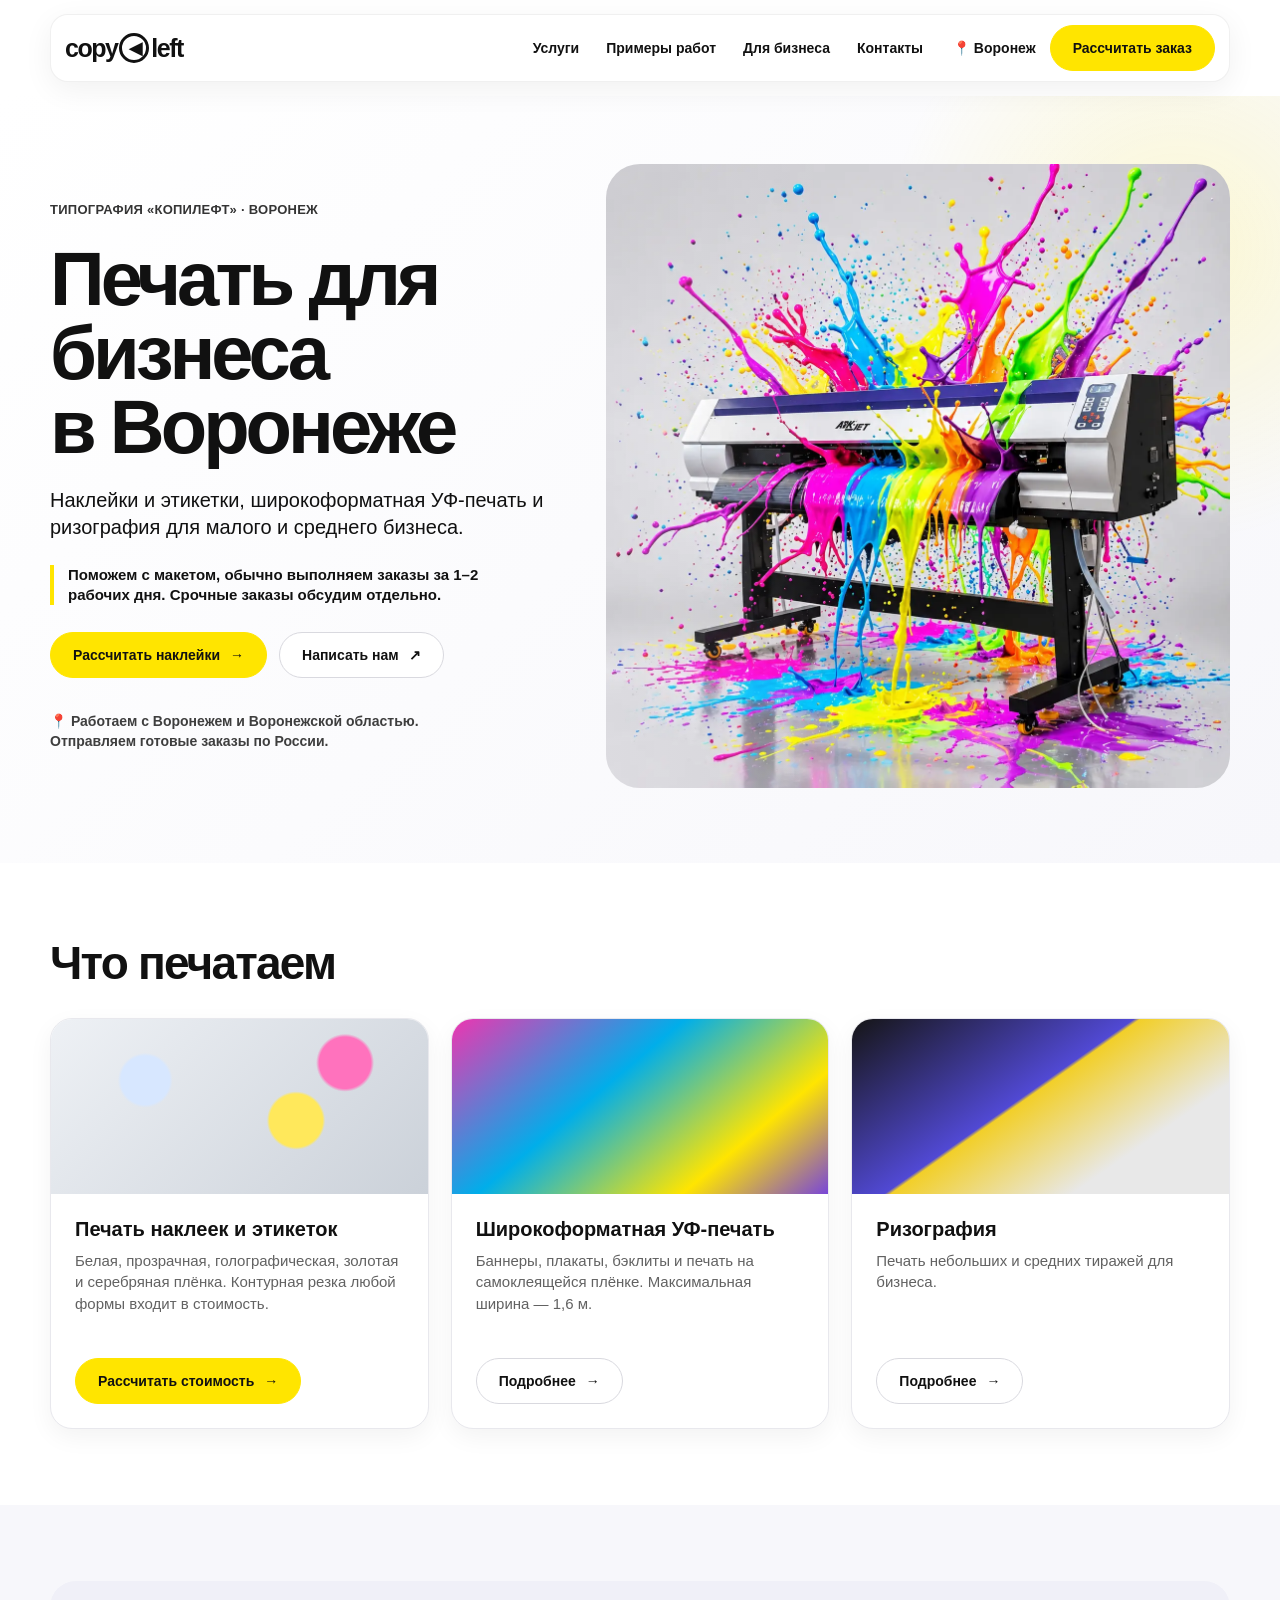
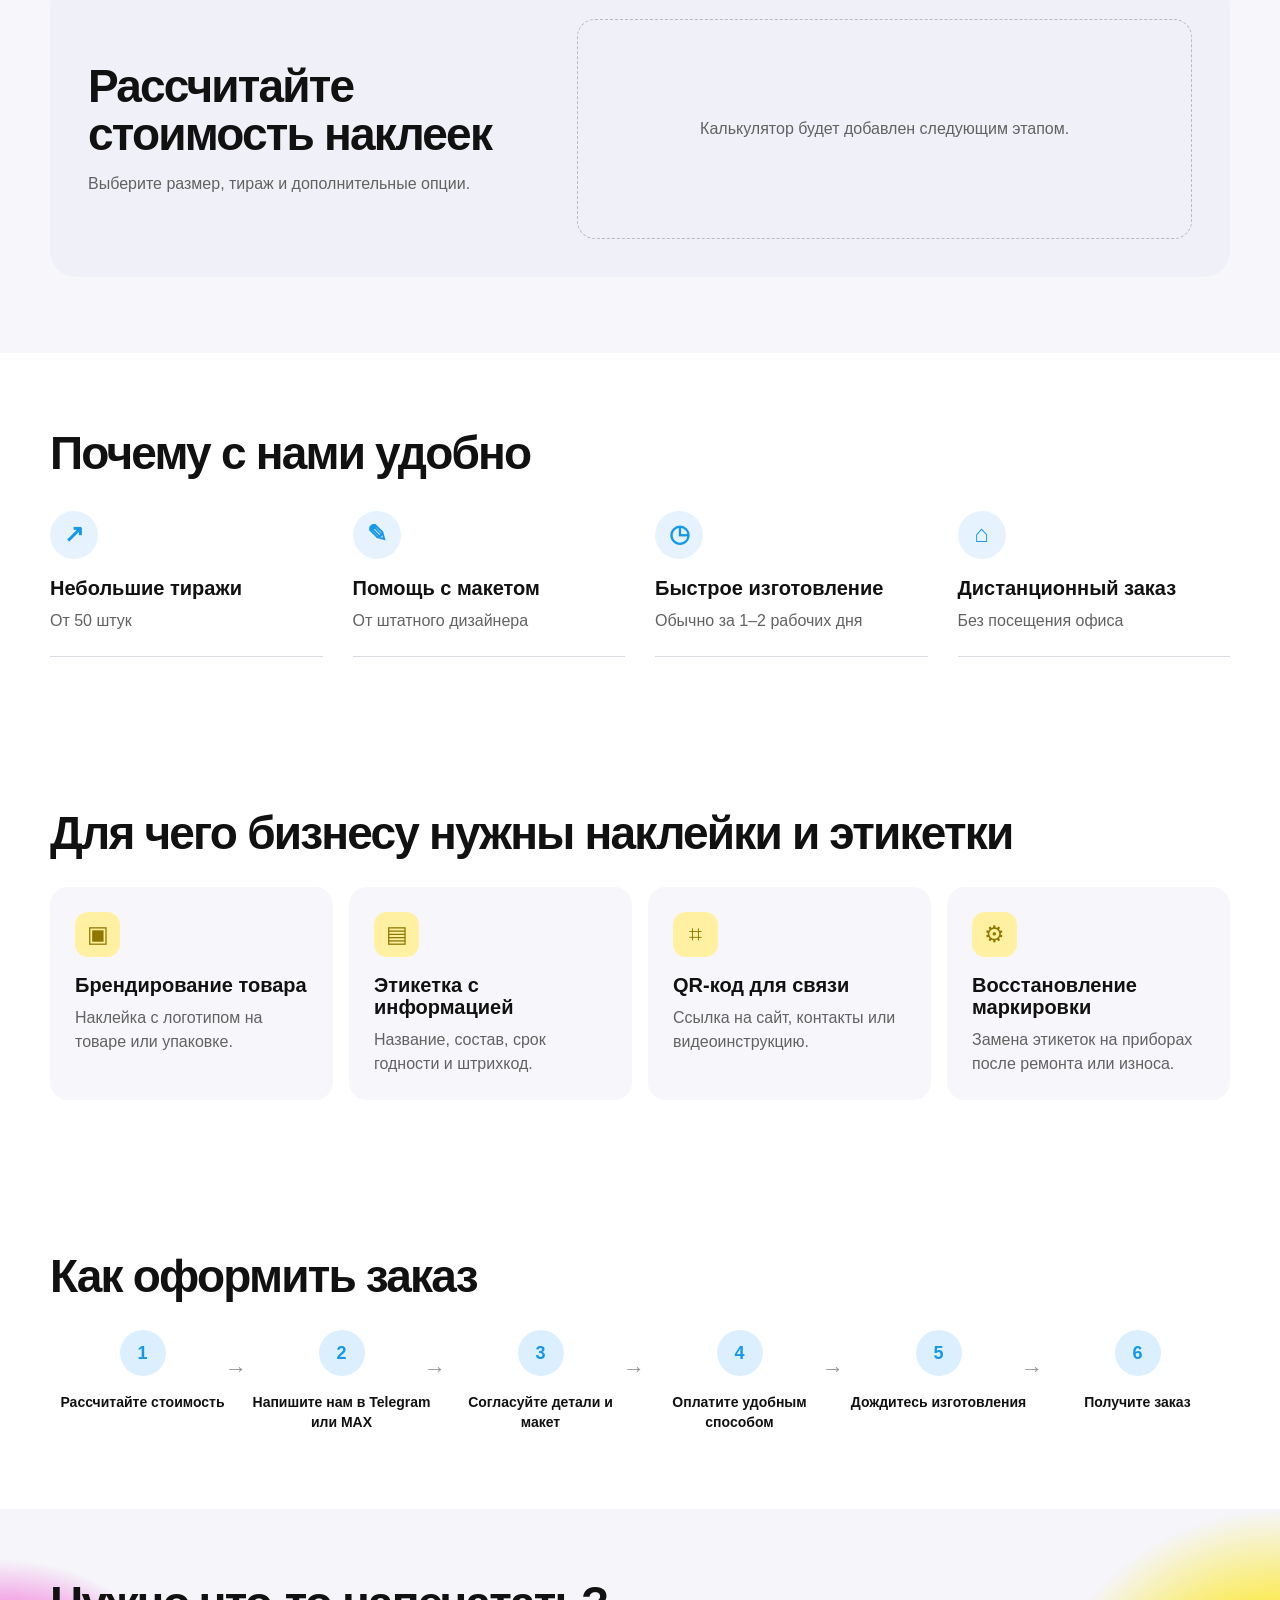
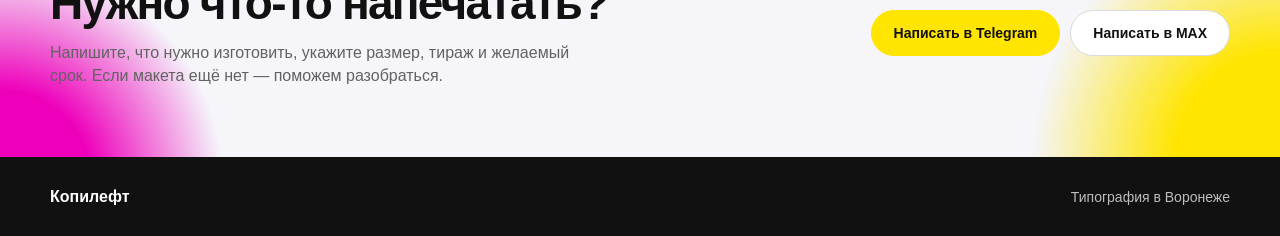
==== index.html @ ee1d6e31 "Добавлена структура страниц услуг" ====
<!DOCTYPE html>
<html lang="ru">
<head>
  <meta charset="UTF-8">
  <meta name="viewport" content="width=device-width, initial-scale=1.0">

  <title>Типография «Копилефт» в Воронеже — наклейки, УФ-печать, ризография</title>

  <meta
    name="description"
    content="Типография «Копилефт» в Воронеже. Печать наклеек и этикеток, широкоформатная УФ-печать и ризография для бизнеса."
  >

  <link rel="stylesheet" href="styles.css">
</head>

<body>

  <header class="site-header">
    <div class="container header-inner">

      <a class="logo" href="/">
        <span class="logo-copy">copy</span>
        <span class="logo-mark">◀</span>
        <span class="logo-left">left</span>
      </a>

      <nav class="main-nav" aria-label="Основная навигация">
        <a href="#services">Услуги</a>
        <a href="#works">Примеры работ</a>
        <a href="#business">Для бизнеса</a>
        <a href="#contacts">Контакты</a>
      </nav>

      <div class="header-actions">
        <span class="location">📍 Воронеж</span>
        <a class="button button-yellow" href="#calculator">
          Рассчитать заказ
        </a>
        <button class="menu-button" type="button" aria-label="Открыть меню">
          ☰
        </button>
      </div>

    </div>
  </header>

  <main>

    <!-- Первый экран -->
    <section class="hero">
      <div class="container hero-grid">

        <div class="hero-content">
          <p class="eyebrow">ТИПОГРАФИЯ «КОПИЛЕФТ» · ВОРОНЕЖ</p>

          <h1>
            Печать для бизнеса<br>
            в Воронеже
          </h1>

          <p class="hero-text">
            Наклейки и этикетки, широкоформатная УФ-печать
            и ризография для малого и среднего бизнеса.
          </p>

          <div class="hero-note">
            Поможем с макетом, обычно выполняем заказы
            за 1–2 рабочих дня. Срочные заказы обсудим отдельно.
          </div>

          <div class="hero-buttons">
            <a class="button button-yellow" href="#calculator">
              Рассчитать наклейки <span>→</span>
            </a>

            <a
              class="button button-white"
              href="https://t.me/belami_ru"
              target="_blank"
              rel="noopener"
            >
              Написать нам <span>↗</span>
            </a>
          </div>

          <p class="hero-location">
            📍 Работаем с Воронежем и Воронежской областью.<br>
            Отправляем готовые заказы по России.
          </p>
        </div>

        <div class="hero-image">
          <picture>
            <source srcset="images/hero-printer.webp" type="image/webp">
            <img
              src="images/hero-printer.jpg"
              alt="Широкоформатный принтер типографии «Копилефт»"
              width="1200"
              height="1200"
            >
          </picture>
        </div>

      </div>
    </section>

    <!-- Услуги -->
    <section class="section" id="services">
      <div class="container">

        <h2>Что печатаем</h2>

        <div class="service-grid">

          <article class="service-card">
            <div class="service-image service-image-stickers"></div>
            <div class="service-card-content">
              <h3>Печать наклеек и этикеток</h3>
              <p>
                Белая, прозрачная, голографическая, золотая
                и серебряная плёнка. Контурная резка любой формы
                входит в стоимость.
              </p>
              <a class="button button-yellow" href="#calculator">
                Рассчитать стоимость <span>→</span>
              </a>
            </div>
          </article>

          <article class="service-card">
            <div class="service-image service-image-wide"></div>
            <div class="service-card-content">
              <h3>Широкоформатная УФ-печать</h3>
              <p>
                Баннеры, плакаты, бэклиты и печать
                на самоклеящейся плёнке. Максимальная ширина —
                1,6 м.
              </p>
              <a class="button button-white" href="#contacts">
                Подробнее <span>→</span>
              </a>
            </div>
          </article>

          <article class="service-card">
            <div class="service-image service-image-riso"></div>
            <div class="service-card-content">
              <h3>Ризография</h3>
              <p>
                Печать небольших и средних тиражей
                для бизнеса.
              </p>
              <a class="button button-white" href="#contacts">
                Подробнее <span>→</span>
              </a>
            </div>
          </article>

        </div>
      </div>
    </section>

    <!-- Калькулятор -->
    <section class="section calculator-section" id="calculator">
      <div class="container calculator-box">

        <div class="calculator-intro">
          <h2>Рассчитайте стоимость наклеек</h2>
          <p>
            Выберите размер, тираж и дополнительные опции.
          </p>
        </div>

        <div class="calculator-placeholder">
          <p>
            Калькулятор будет добавлен следующим этапом.
          </p>
        </div>

      </div>
    </section>

    <!-- Преимущества -->
    <section class="section" id="business">
      <div class="container">

        <h2>Почему с нами удобно</h2>

        <div class="benefits-grid">
          <div class="benefit">
            <div class="benefit-icon">↗</div>
            <h3>Небольшие тиражи</h3>
            <p>От 50 штук</p>
          </div>

          <div class="benefit">
            <div class="benefit-icon">✎</div>
            <h3>Помощь с макетом</h3>
            <p>От штатного дизайнера</p>
          </div>

          <div class="benefit">
            <div class="benefit-icon">◷</div>
            <h3>Быстрое изготовление</h3>
            <p>Обычно за 1–2 рабочих дня</p>
          </div>

          <div class="benefit">
            <div class="benefit-icon">⌂</div>
            <h3>Дистанционный заказ</h3>
            <p>Без посещения офиса</p>
          </div>
        </div>

      </div>
    </section>

    <!-- Для бизнеса -->
    <section class="section" id="works">
      <div class="container">

        <h2>Для чего бизнесу нужны наклейки и этикетки</h2>

        <div class="task-grid">

          <article class="task-card">
            <div class="task-icon">▣</div>
            <h3>Брендирование товара</h3>
            <p>
              Наклейка с логотипом на товаре или упаковке.
            </p>
          </article>

          <article class="task-card">
            <div class="task-icon">▤</div>
            <h3>Этикетка с информацией</h3>
            <p>
              Название, состав, срок годности и штрихкод.
            </p>
          </article>

          <article class="task-card">
            <div class="task-icon">⌗</div>
            <h3>QR-код для связи</h3>
            <p>
              Ссылка на сайт, контакты или видеоинструкцию.
            </p>
          </article>

          <article class="task-card">
            <div class="task-icon">⚙</div>
            <h3>Восстановление маркировки</h3>
            <p>
              Замена этикеток на приборах после ремонта или износа.
            </p>
          </article>

        </div>
      </div>
    </section>

    <!-- Как оформить заказ -->
    <section class="section order-section">
      <div class="container">

        <h2>Как оформить заказ</h2>

        <div class="steps-grid">
          <div class="step">
            <span>1</span>
            <p>Рассчитайте стоимость</p>
          </div>

          <div class="step">
            <span>2</span>
            <p>Напишите нам в Telegram или MAX</p>
          </div>

          <div class="step">
            <span>3</span>
            <p>Согласуйте детали и макет</p>
          </div>

          <div class="step">
            <span>4</span>
            <p>Оплатите удобным способом</p>
          </div>

          <div class="step">
            <span>5</span>
            <p>Дождитесь изготовления</p>
          </div>

          <div class="step">
            <span>6</span>
            <p>Получите заказ</p>
          </div>
        </div>

      </div>
    </section>

    <!-- Финальный призыв -->
    <section class="final-cta" id="contacts">
      <div class="container final-cta-inner">

        <div>
          <h2>Нужно что-то напечатать?</h2>
          <p>
            Напишите, что нужно изготовить, укажите размер,
            тираж и желаемый срок. Если макета ещё нет —
            поможем разобраться.
          </p>
        </div>

        <div class="final-cta-buttons">
          <a
            class="button button-yellow"
            href="https://t.me/belami_ru"
            target="_blank"
            rel="noopener"
          >
            Написать в Telegram
          </a>

          <a
            class="button button-white"
            href="https://max.ru/u/f9LHodD0cOJSiXthYzqOB1UCkuCYaObsZoaN6c_SgReZfE2QVGWuwChkOlE"
            target="_blank"
            rel="noopener"
          >
            Написать в MAX
          </a>
        </div>

      </div>
    </section>

  </main>

  <footer class="site-footer">
    <div class="container footer-inner">
      <strong>Копилефт</strong>
      <span>Типография в Воронеже</span>
    </div>
  </footer>

  <script src="script.js"></script>
</body>
</html>
---- styles.css ----
:root {
  --black: #111111;
  --muted: #626262;
  --yellow: #ffe500;
  --blue: #1598e8;
  --light: #f7f7fb;
  --line: #e8e8ed;
  --white: #ffffff;
  --radius: 22px;
  --container: 1180px;
}

* {
  box-sizing: border-box;
}

html {
  scroll-behavior: smooth;
}

body {
  margin: 0;
  color: var(--black);
  background: var(--white);
  font-family: Arial, Helvetica, sans-serif;
  font-size: 16px;
  line-height: 1.45;
}

img {
  display: block;
  max-width: 100%;
}

a {
  color: inherit;
  text-decoration: none;
}

button,
input {
  font: inherit;
}

.container {
  width: min(var(--container), calc(100% - 64px));
  margin: 0 auto;
}

/* Шапка */

.site-header {
  position: relative;
  z-index: 10;
  padding: 14px 0;
  background: rgba(255, 255, 255, 0.94);
}

.header-inner {
  display: flex;
  min-height: 62px;
  align-items: center;
  gap: 30px;
  padding: 10px 14px;
  border: 1px solid rgba(0, 0, 0, 0.06);
  border-radius: 18px;
  background: var(--white);
  box-shadow: 0 8px 30px rgba(0, 0, 0, 0.06);
}

.logo {
  display: inline-flex;
  align-items: center;
  flex-shrink: 0;
  font-size: 25px;
  font-weight: 800;
  letter-spacing: -1.5px;
}

.logo-copy {
  color: var(--black);
}

.logo-mark {
  display: inline-flex;
  width: 30px;
  height: 30px;
  align-items: center;
  justify-content: center;
  margin: 0 2px;
  border: 3px solid var(--black);
  border-radius: 50%;
  font-size: 17px;
  line-height: 1;
}

.logo-left {
  color: var(--black);
}

.main-nav {
  display: flex;
  align-items: center;
  gap: 27px;
  margin-left: auto;
  font-size: 14px;
  font-weight: 700;
}

.main-nav a,
.location {
  white-space: nowrap;
}

.main-nav a {
  transition: opacity 0.2s ease;
}

.main-nav a:hover {
  opacity: 0.55;
}

.header-actions {
  display: flex;
  align-items: center;
  gap: 14px;
}

.location {
  color: var(--black);
  font-size: 14px;
  font-weight: 700;
}

.menu-button {
  display: none;
  padding: 4px;
  border: 0;
  background: transparent;
  cursor: pointer;
  font-size: 24px;
}

/* Кнопки */

.button {
  display: inline-flex;
  min-height: 46px;
  align-items: center;
  justify-content: center;
  gap: 10px;
  padding: 12px 22px;
  border: 1px solid var(--black);
  border-radius: 999px;
  font-size: 14px;
  font-weight: 700;
  line-height: 1;
  cursor: pointer;
  transition:
    transform 0.2s ease,
    box-shadow 0.2s ease,
    background 0.2s ease;
}

.button:hover {
  transform: translateY(-2px);
  box-shadow: 0 7px 16px rgba(0, 0, 0, 0.12);
}

.button-yellow {
  border-color: var(--yellow);
  background: var(--yellow);
  color: var(--black);
}

.button-white {
  border-color: #d9d9df;
  background: var(--white);
  color: var(--black);
}

/* Общие секции */

.section {
  padding: 76px 0;
}

.section h2,
.final-cta h2 {
  margin: 0 0 30px;
  font-size: clamp(30px, 4vw, 46px);
  line-height: 1.05;
  letter-spacing: -1.8px;
}

.eyebrow {
  margin: 0 0 22px;
  color: #343434;
  font-size: 13px;
  font-weight: 800;
  letter-spacing: 0.02em;
}

/* Первый экран */

.hero {
  overflow: hidden;
  padding: 68px 0 75px;
  background:
    radial-gradient(circle at 92% 20%, rgba(255, 229, 0, 0.16), transparent 22%),
    linear-gradient(135deg, #fff 0%, #f7f7fb 100%);
}

.hero-grid {
  display: grid;
  min-height: 540px;
  grid-template-columns: minmax(0, 0.9fr) minmax(440px, 1.1fr);
  align-items: center;
  gap: 45px;
}

.hero-content {
  position: relative;
  z-index: 1;
}

.hero h1 {
  max-width: 650px;
  margin: 0 0 22px;
  font-size: clamp(48px, 6vw, 76px);
  line-height: 0.98;
  letter-spacing: -4px;
}

.hero-text {
  max-width: 560px;
  margin: 0 0 24px;
  font-size: 20px;
  line-height: 1.35;
}

.hero-note {
  max-width: 440px;
  margin: 0 0 27px;
  padding-left: 14px;
  border-left: 4px solid var(--yellow);
  font-size: 15px;
  font-weight: 700;
  line-height: 1.35;
}

.hero-buttons {
  display: flex;
  flex-wrap: wrap;
  gap: 12px;
}

.hero-location {
  margin: 34px 0 0;
  color: #3e3e3e;
  font-size: 14px;
  font-weight: 700;
  line-height: 1.4;
}

.hero-image {
  position: relative;
  min-height: 500px;
  overflow: hidden;
  border-radius: 34px;
}

.hero-image::after {
  position: absolute;
  inset: 0;
  background: linear-gradient(90deg, rgba(247, 247, 251, 0.2), transparent 35%);
  content: "";
  pointer-events: none;
}

.hero-image picture,
.hero-image img {
  width: 100%;
  height: 100%;
}

.hero-image img {
  object-fit: cover;
  object-position: center;
}

/* Карточки услуг */

.service-grid {
  display: grid;
  grid-template-columns: repeat(3, 1fr);
  gap: 22px;
}

.service-card {
  overflow: hidden;
  border: 1px solid var(--line);
  border-radius: var(--radius);
  background: var(--white);
  box-shadow: 0 8px 25px rgba(0, 0, 0, 0.05);
}

.service-image {
  height: 175px;
  background-position: center;
  background-size: cover;
  background-repeat: no-repeat;
}

.service-image-stickers {
  background:
    radial-gradient(circle at 25% 35%, #d7e7ff 0 8%, transparent 9%),
    radial-gradient(circle at 65% 58%, #ffe85b 0 10%, transparent 11%),
    radial-gradient(circle at 78% 25%, #ff72bd 0 8%, transparent 9%),
    linear-gradient(135deg, #eef1f5, #cbd1d9);
}

.service-image-wide {
  background:
    linear-gradient(140deg, #ee35b0, #00aeea 40%, #ffe500 75%, #7946d8);
}

.service-image-riso {
  background:
    linear-gradient(145deg, #151515, #5149d4 45%, #f2cf29 46%, #e8e8e8 75%);
}

.service-card-content {
  padding: 24px;
}

.service-card h3,
.task-card h3,
.benefit h3 {
  margin: 0 0 10px;
  font-size: 20px;
  line-height: 1.1;
}

.service-card p {
  min-height: 88px;
  margin: 0 0 20px;
  color: var(--muted);
  font-size: 15px;
}

/* Калькулятор-заглушка */

.calculator-section {
  background: var(--light);
}

.calculator-box {
  display: grid;
  grid-template-columns: 0.85fr 1.15fr;
  align-items: center;
  gap: 35px;
  padding: 38px;
  border-radius: 26px;
  background: #f0f0f8;
}

.calculator-intro h2 {
  margin-bottom: 14px;
}

.calculator-intro p {
  margin: 0;
  color: var(--muted);
}

.calculator-placeholder {
  min-height: 220px;
  display: flex;
  align-items: center;
  justify-content: center;
  padding: 30px;
  border: 1px dashed #b9bac6;
  border-radius: 18px;
  color: var(--muted);
  text-align: center;
}

/* Преимущества */

.benefits-grid {
  display: grid;
  grid-template-columns: repeat(4, 1fr);
  gap: 30px;
}

.benefit {
  padding: 4px 0 24px;
  border-bottom: 1px solid #d9d9df;
}

.benefit-icon {
  display: flex;
  width: 48px;
  height: 48px;
  align-items: center;
  justify-content: center;
  margin-bottom: 18px;
  border-radius: 50%;
  background: #e6f3ff;
  color: var(--blue);
  font-size: 24px;
  font-weight: 700;
}

.benefit p,
.task-card p {
  margin: 0;
  color: var(--muted);
}

/* Задачи */

.task-grid {
  display: grid;
  grid-template-columns: repeat(4, 1fr);
  gap: 16px;
}

.task-card {
  min-height: 190px;
  padding: 25px;
  border-radius: 18px;
  background: var(--light);
}

.task-icon {
  display: flex;
  width: 45px;
  height: 45px;
  align-items: center;
  justify-content: center;
  margin-bottom: 17px;
  border-radius: 13px;
  background: #fff0a2;
  color: #907800;
  font-size: 23px;
}

/* Этапы заказа */

.order-section {
  background: #fff;
}

.steps-grid {
  display: grid;
  grid-template-columns: repeat(6, 1fr);
  gap: 14px;
}

.step {
  position: relative;
  text-align: center;
}

.step:not(:last-child)::after {
  position: absolute;
  top: 23px;
  right: -12px;
  color: #969696;
  content: "→";
  font-size: 22px;
}

.step span {
  display: flex;
  width: 46px;
  height: 46px;
  align-items: center;
  justify-content: center;
  margin: 0 auto 16px;
  border-radius: 50%;
  background: #dcefff;
  color: var(--blue);
  font-size: 18px;
  font-weight: 700;
}

.step p {
  margin: 0;
  font-size: 14px;
  font-weight: 700;
}

/* Финальный призыв */

.final-cta {
  overflow: hidden;
  padding: 70px 0;
  background:
    radial-gradient(circle at 0% 110%, #ee00bb 0 7%, transparent 17%),
    radial-gradient(circle at 100% 100%, #ffe500 0 8%, transparent 19%),
    #f5f5fa;
}

.final-cta-inner {
  display: flex;
  align-items: center;
  justify-content: space-between;
  gap: 35px;
}

.final-cta h2 {
  margin-bottom: 14px;
}

.final-cta p {
  max-width: 550px;
  margin: 0;
  color: var(--muted);
}

.final-cta-buttons {
  display: flex;
  flex-shrink: 0;
  flex-wrap: wrap;
  gap: 10px;
}

/* Подвал */

.site-footer {
  padding: 28px 0;
  background: var(--black);
  color: var(--white);
}

.footer-inner {
  display: flex;
  align-items: center;
  justify-content: space-between;
  gap: 20px;
}

.footer-inner span {
  color: #bdbdbd;
  font-size: 14px;
}

/* Адаптация */

@media (max-width: 1050px) {
  .main-nav {
    gap: 16px;
  }

  .location {
    display: none;
  }

  .hero-grid {
    grid-template-columns: 1fr 0.9fr;
  }

  .hero h1 {
    font-size: clamp(44px, 6vw, 64px);
  }

  .steps-grid {
    grid-template-columns: repeat(3, 1fr);
    row-gap: 32px;
  }

  .step:nth-child(3)::after {
    display: none;
  }
}

@media (max-width: 800px) {
  .container {
    width: min(var(--container), calc(100% - 36px));
  }

  .site-header {
    padding: 9px 0;
  }

  .header-inner {
    position: relative;
  }

  .main-nav {
    position: absolute;
    top: calc(100% + 8px);
    right: 0;
    left: 0;
    display: none;
    flex-direction: column;
    align-items: stretch;
    gap: 0;
    padding: 12px;
    border: 1px solid var(--line);
    border-radius: 16px;
    background: var(--white);
    box-shadow: 0 12px 30px rgba(0, 0, 0, 0.1);
  }

  .main-nav.is-open {
    display: flex;
  }

  .main-nav a {
    padding: 13px 10px;
  }

  .header-actions {
    margin-left: auto;
  }

  .header-actions .button {
    display: none;
  }

  .menu-button {
    display: block;
  }

  .hero {
    padding: 48px 0 58px;
  }

  .hero-grid {
    display: flex;
    flex-direction: column;
    align-items: stretch;
    gap: 35px;
  }

  .hero h1 {
    font-size: clamp(43px, 12vw, 62px);
    letter-spacing: -3px;
  }

  .hero-text {
    font-size: 18px;
  }

  .hero-image {
    min-height: auto;
    aspect-ratio: 1 / 1;
    border-radius: 26px;
  }

  .service-grid,
  .calculator-box {
    grid-template-columns: 1fr;
  }

  .benefits-grid {
    grid-template-columns: repeat(2, 1fr);
  }

  .task-grid {
    grid-template-columns: repeat(2, 1fr);
  }

  .steps-grid {
    grid-template-columns: repeat(2, 1fr);
  }

  .step:nth-child(2)::after,
  .step:nth-child(4)::after,
  .step:nth-child(6)::after {
    display: none;
  }

  .final-cta-inner {
    align-items: flex-start;
    flex-direction: column;
  }
}

@media (max-width: 520px) {
  .container {
    width: calc(100% - 28px);
  }

  .header-inner {
    padding: 8px 10px;
  }

  .logo {
    font-size: 22px;
  }

  .logo-mark {
    width: 27px;
    height: 27px;
    font-size: 15px;
  }

  .section {
    padding: 54px 0;
  }

  .section h2,
  .final-cta h2 {
    font-size: 34px;
  }

  .hero h1 {
    font-size: 46px;
  }

  .hero-buttons,
  .hero-buttons .button,
  .final-cta-buttons,
  .final-cta-buttons .button {
    width: 100%;
  }

  .hero-buttons .button,
  .final-cta-buttons .button {
    justify-content: center;
  }

  .service-grid,
  .benefits-grid,
  .task-grid,
  .steps-grid {
    grid-template-columns: 1fr;
  }

  .service-image {
    height: 190px;
  }

  .service-card p {
    min-height: auto;
  }

  .calculator-box {
    padding: 24px 18px;
  }

  .step:not(:last-child)::after {
    display: none;
  }

  .step {
    display: grid;
    grid-template-columns: 46px 1fr;
    align-items: center;
    gap: 16px;
    text-align: left;
  }

  .step span {
    margin: 0;
  }

  .footer-inner {
    align-items: flex-start;
    flex-direction: column;
  }
}
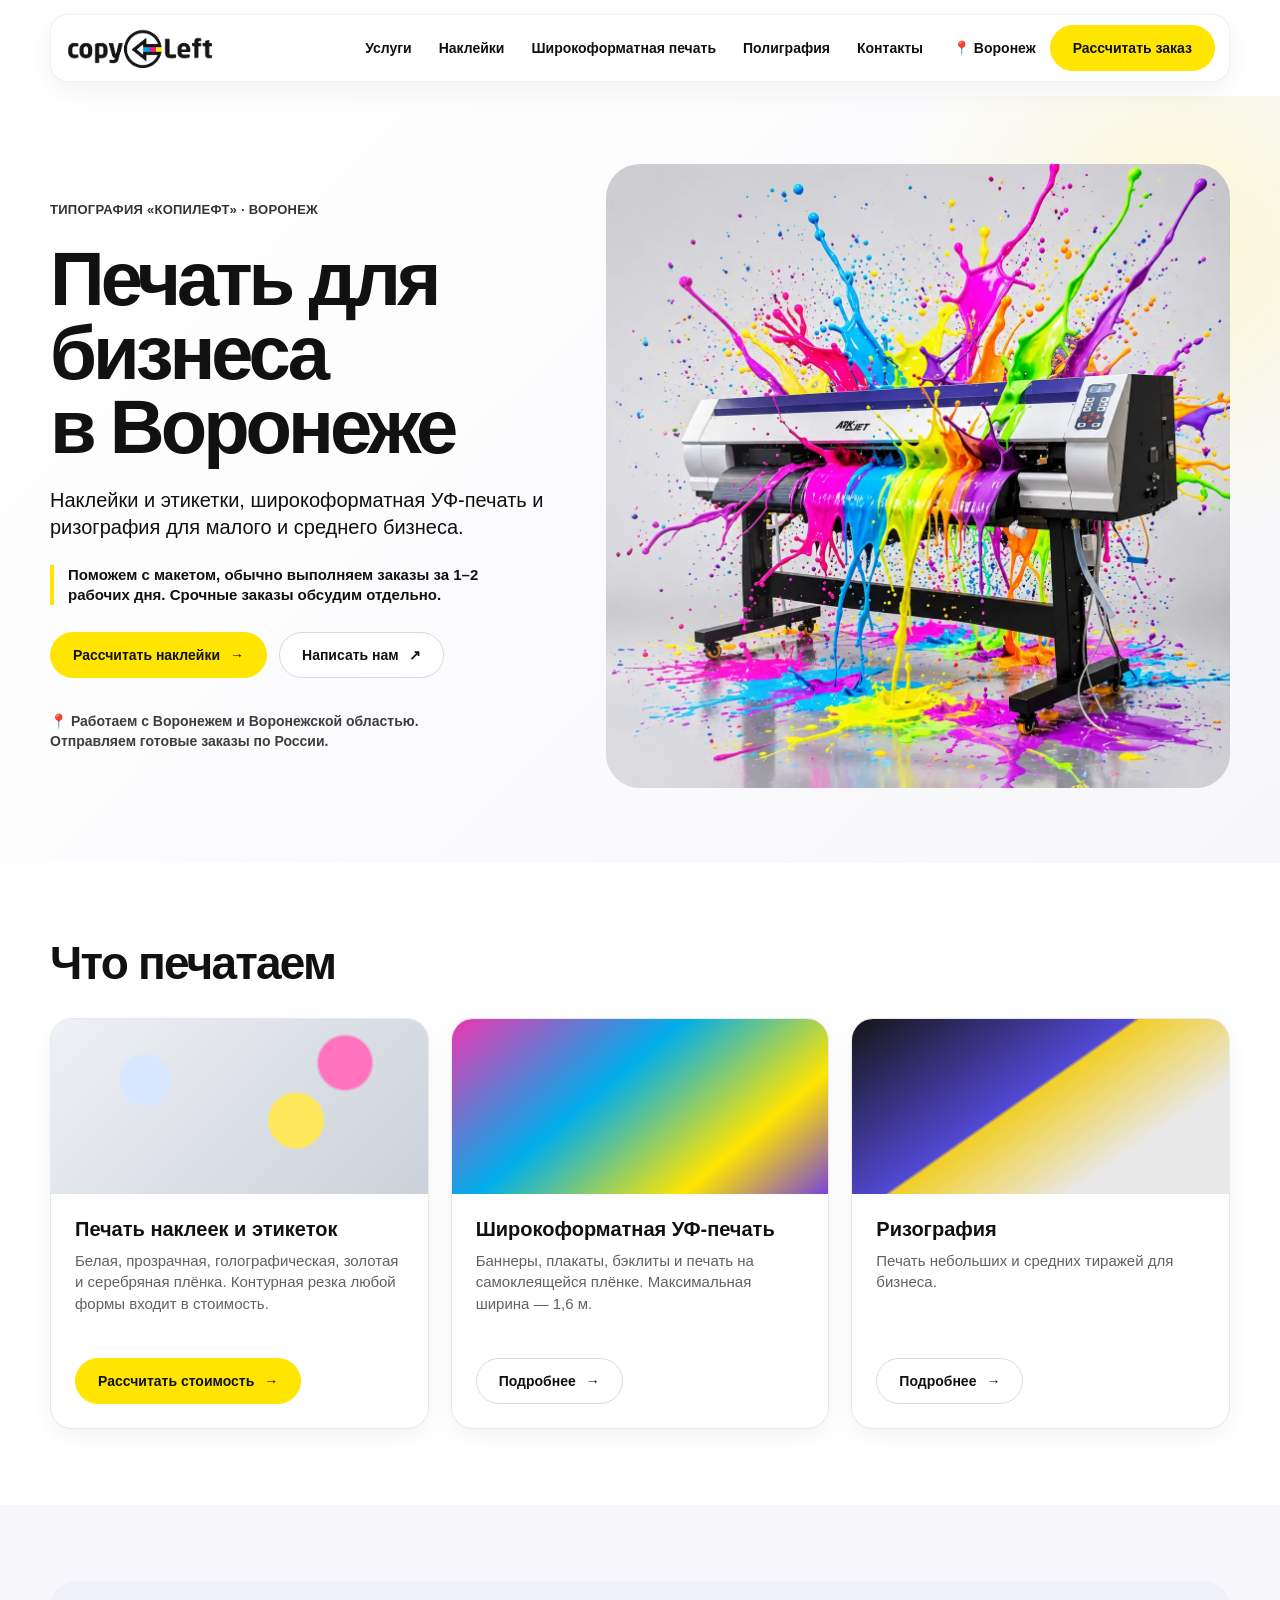
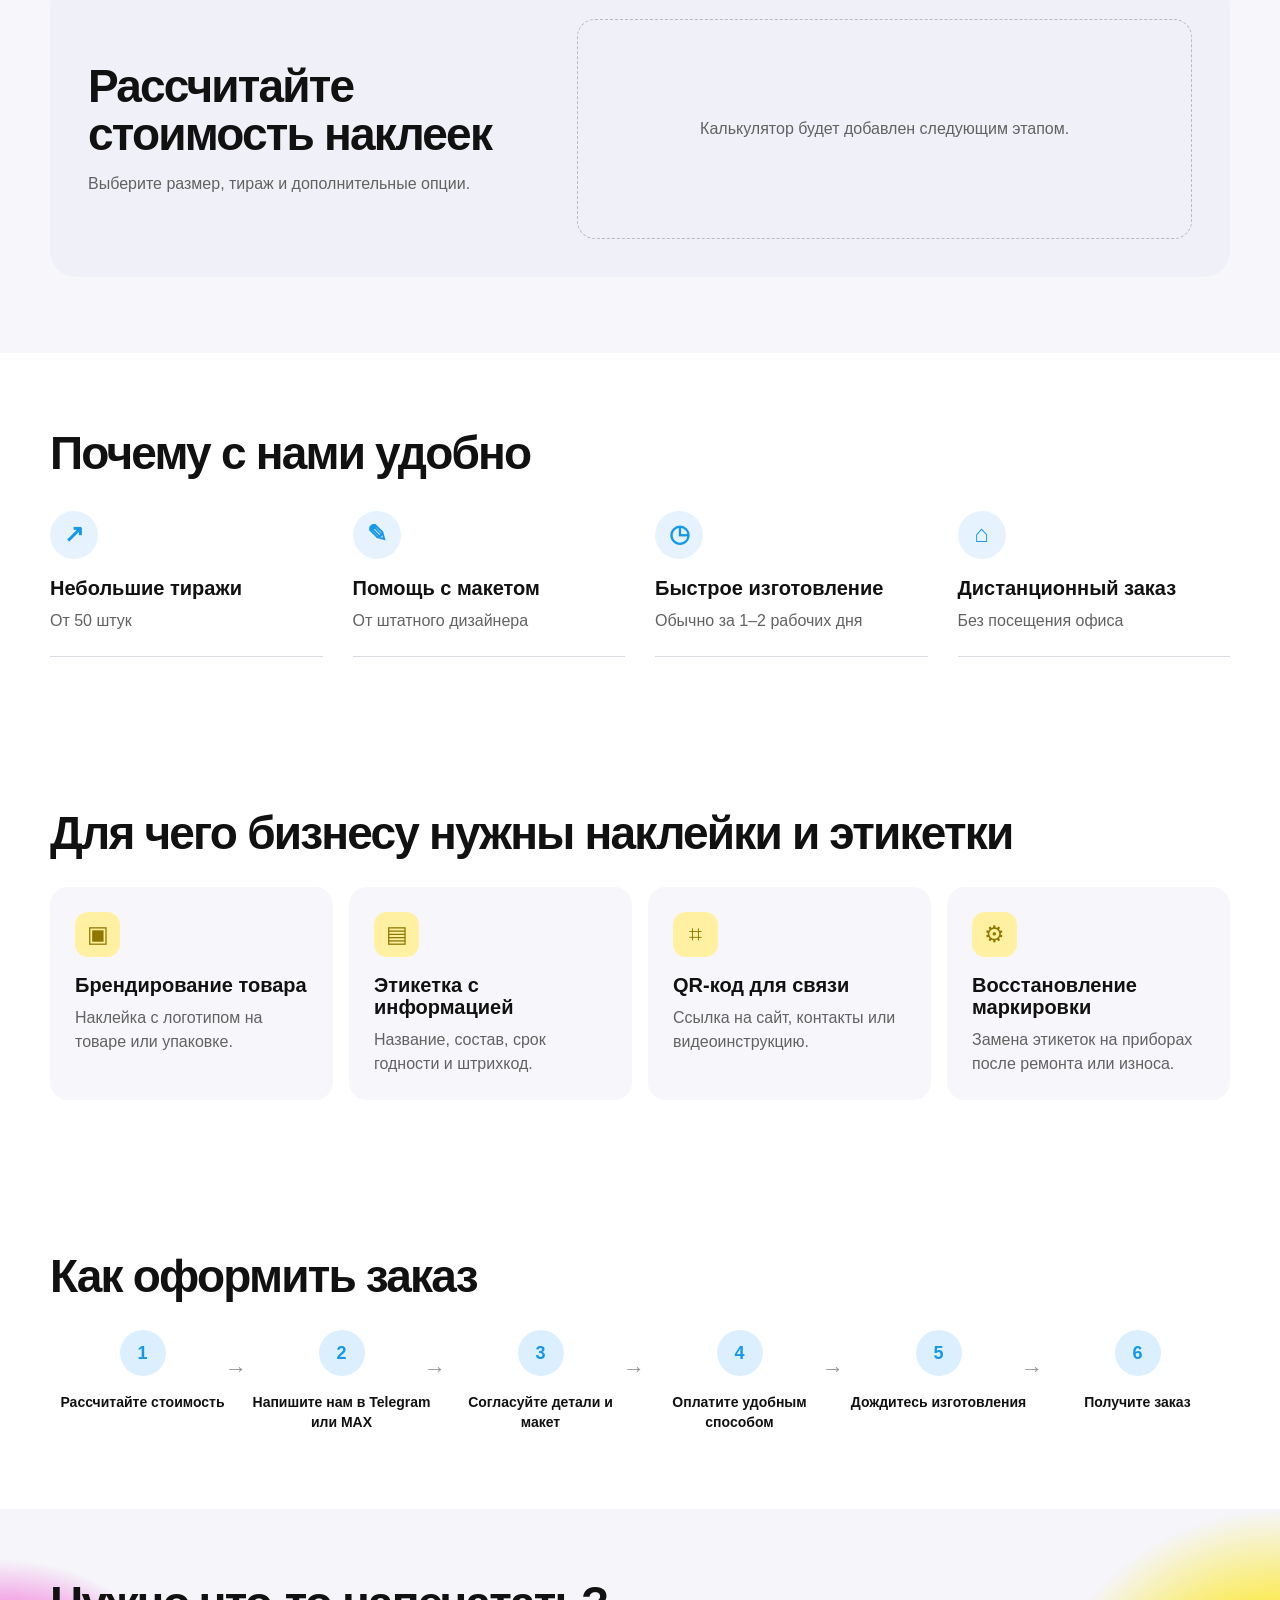
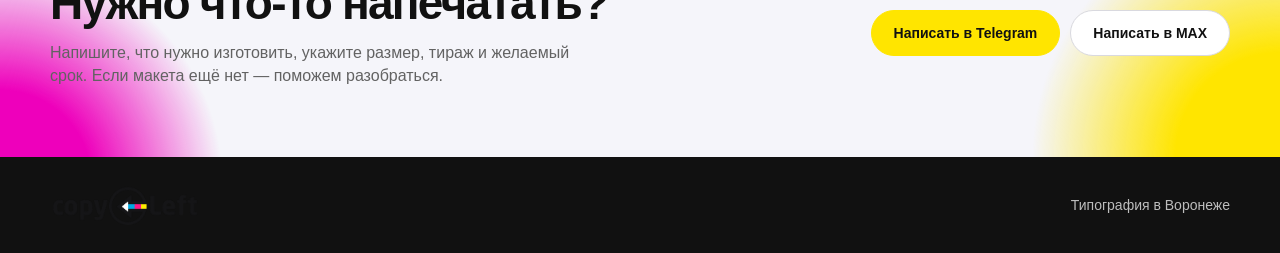
==== commit 37de0e98: "Добавлен логотип и навигация" ====
--- a/index.html
+++ b/index.html
@@ -20,15 +20,14 @@
     <div class="container header-inner">
 
       <a class="logo" href="/">
-        <span class="logo-copy">copy</span>
-        <span class="logo-mark">◀</span>
-        <span class="logo-left">left</span>
+        <img src="images/logo.png" alt="Копилефт — типография в Воронеже">
       </a>
 
       <nav class="main-nav" aria-label="Основная навигация">
         <a href="#services">Услуги</a>
-        <a href="#works">Примеры работ</a>
-        <a href="#business">Для бизнеса</a>
+        <a href="nakleiki-iz-vinilovoi-plenki/">Наклейки</a>
+        <a href="shirokoformatnaya-pechat/">Широкоформатная печать</a>
+        <a href="tipographiya/">Полиграфия</a>
         <a href="#contacts">Контакты</a>
       </nav>
 
@@ -341,7 +340,9 @@
 
   <footer class="site-footer">
     <div class="container footer-inner">
-      <strong>Копилефт</strong>
+      <a class="footer-logo" href="/">
+        <img src="images/logo.png" alt="Копилефт">
+      </a>
       <span>Типография в Воронеже</span>
     </div>
   </footer>
--- a/styles.css
+++ b/styles.css
@@ -764,4 +764,33 @@
     align-items: flex-start;
     flex-direction: column;
   }
-}+}
+
+/* Логотип в шапке и подвале */
+.logo img {
+  display: block;
+  width: 150px;
+  height: auto;
+  max-height: 42px;
+  object-fit: contain;
+}
+
+.footer-logo {
+  display: inline-flex;
+  align-items: center;
+}
+
+.footer-logo img {
+  display: block;
+  width: 150px;
+  height: auto;
+  max-height: 42px;
+  object-fit: contain;
+}
+
+@media (max-width: 520px) {
+  .logo img,
+  .footer-logo img {
+    width: 125px;
+  }
+}
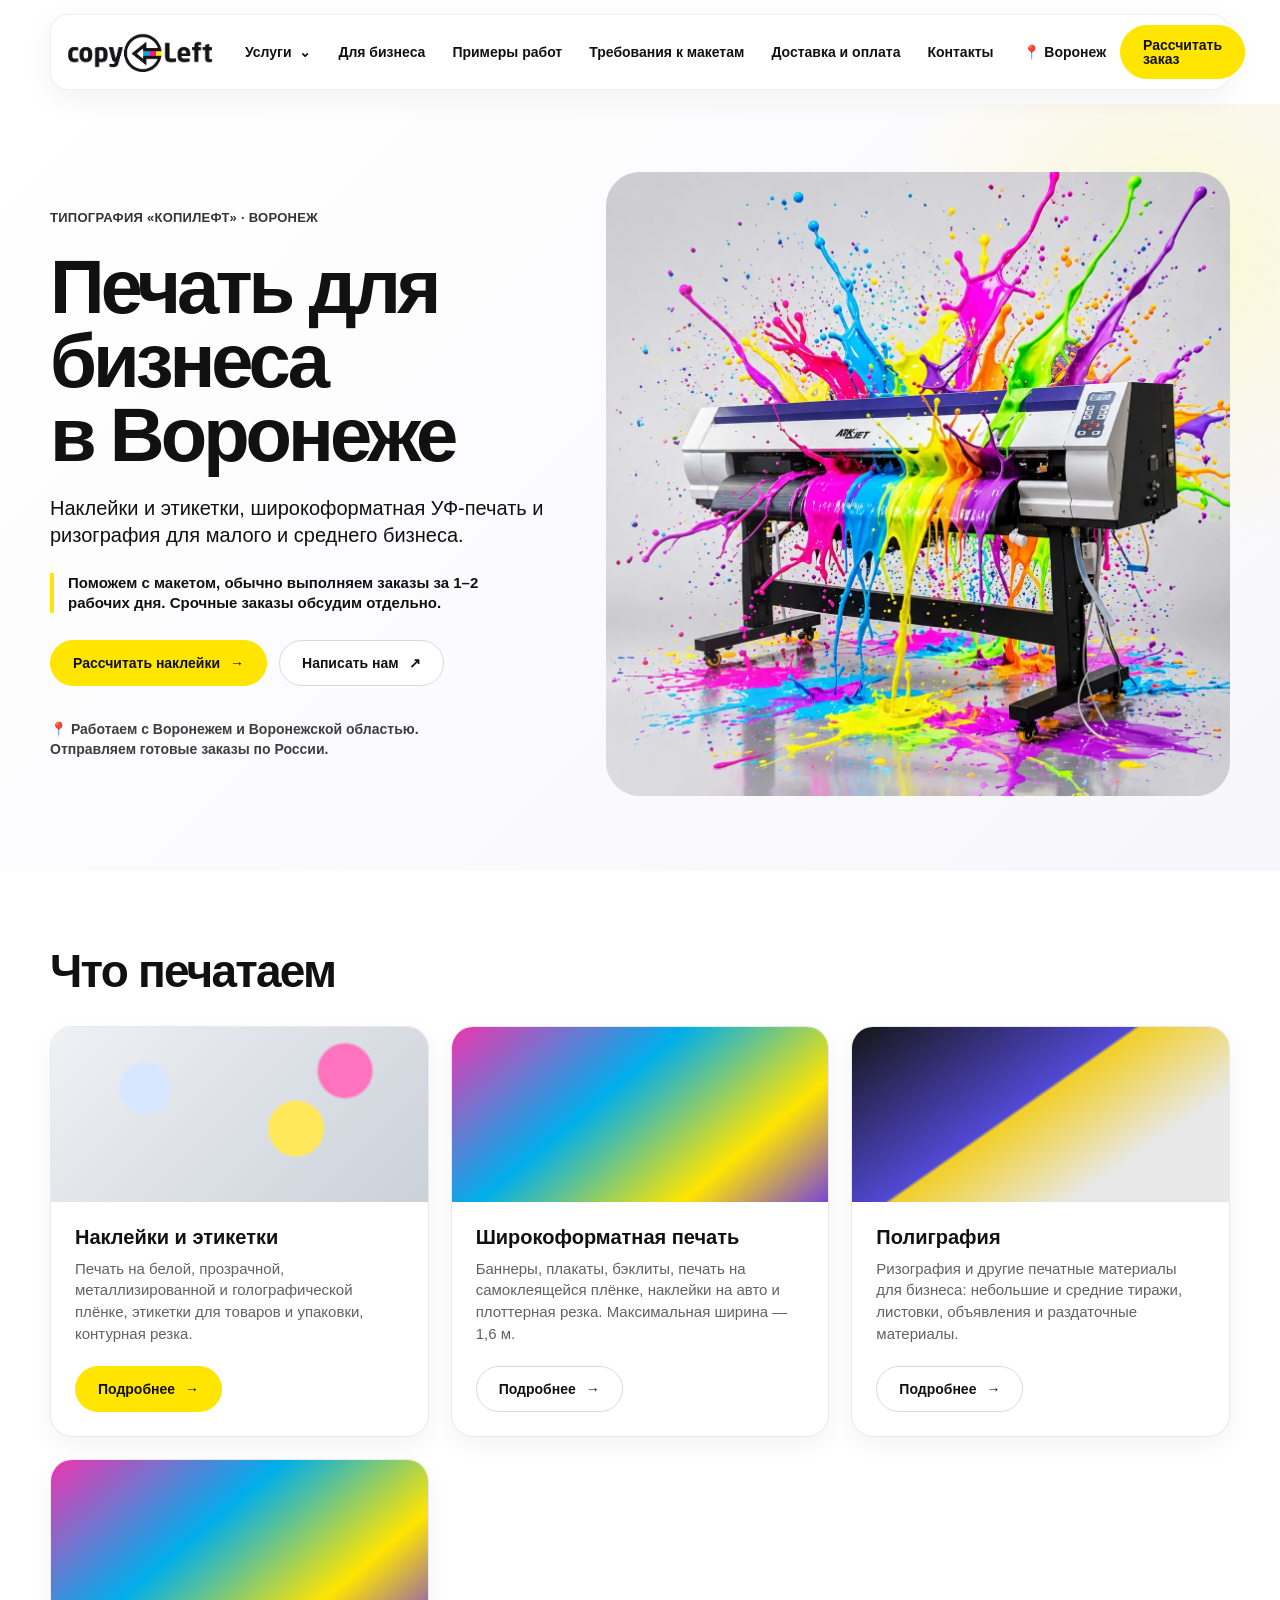
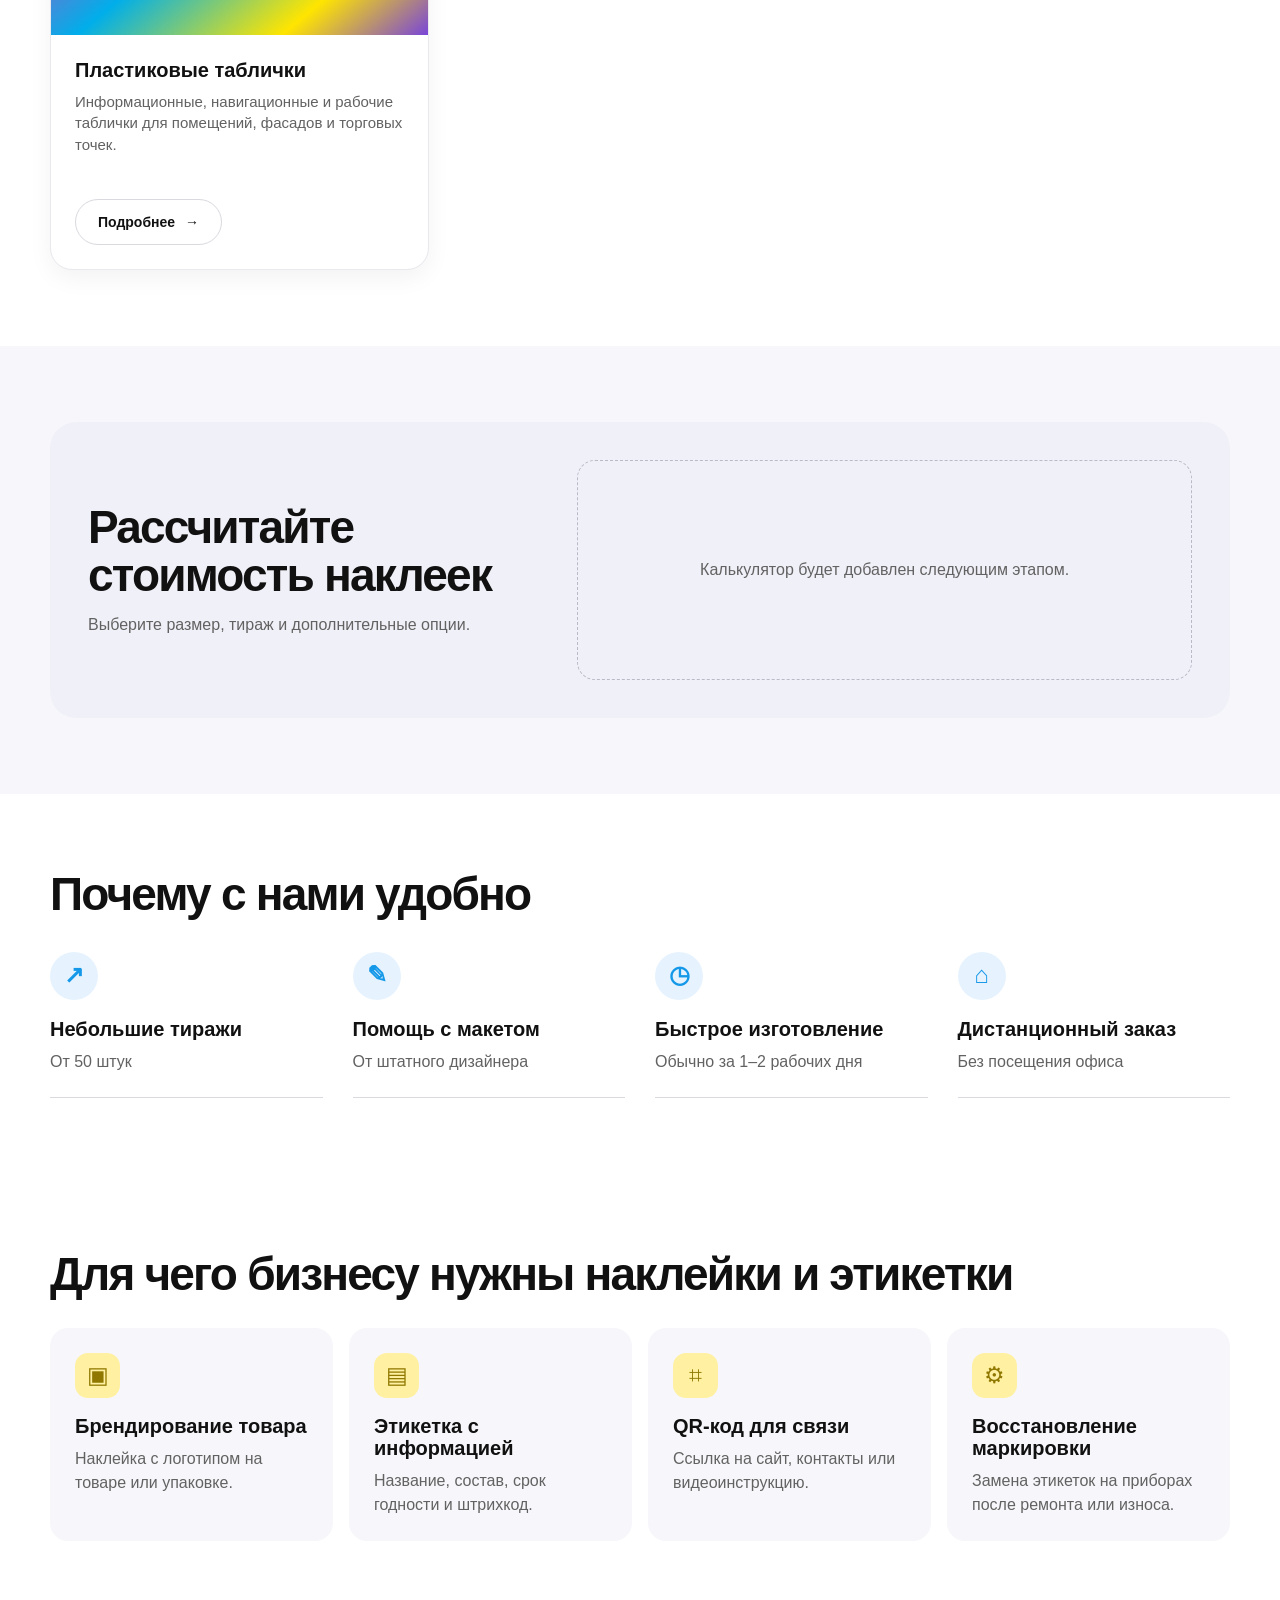
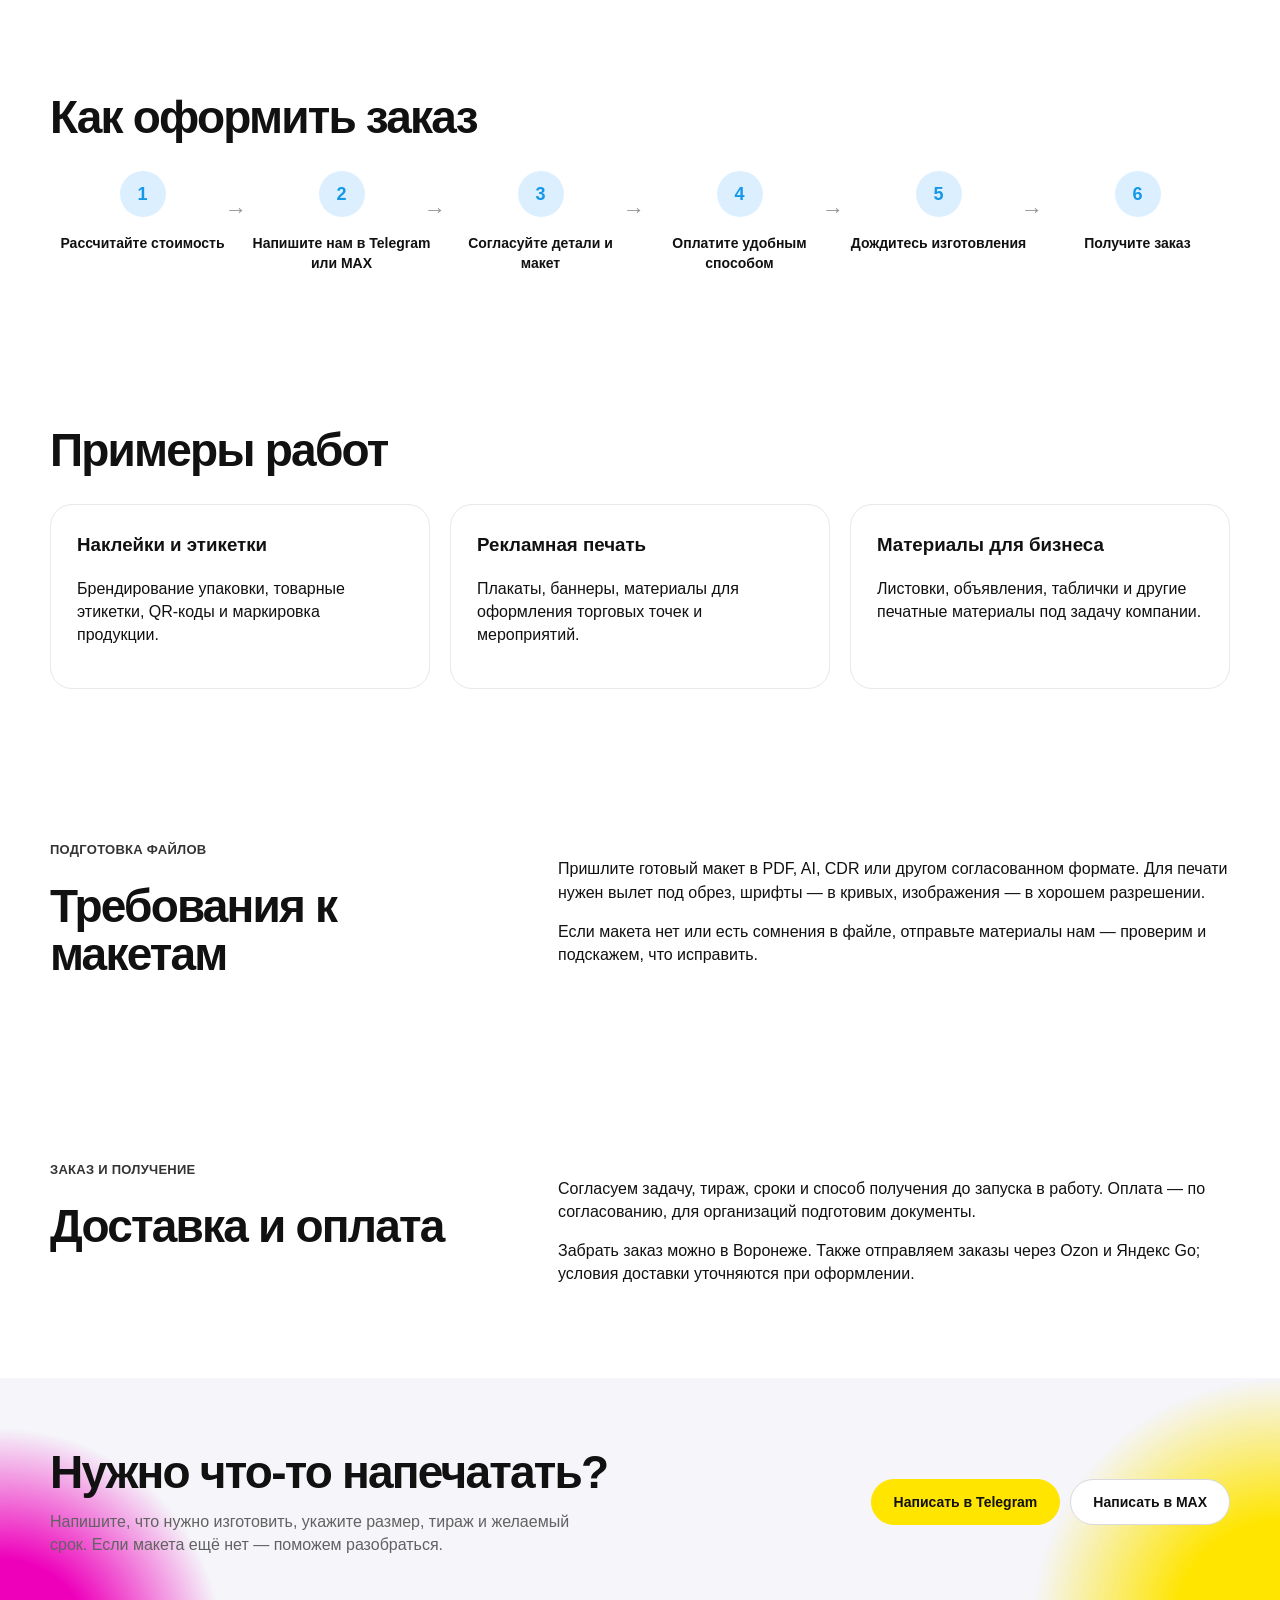
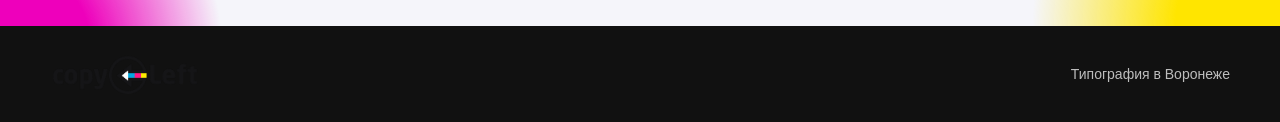
==== commit 6b2127cf: "Обновить структуру услуг и навигацию" ====
--- a/index.html
+++ b/index.html
@@ -23,11 +23,21 @@
         <img src="images/logo.png" alt="Копилефт — типография в Воронеже">
       </a>
 
-      <nav class="main-nav" aria-label="Основная навигация">
-        <a href="#services">Услуги</a>
-        <a href="nakleiki-iz-vinilovoi-plenki/">Наклейки</a>
-        <a href="shirokoformatnaya-pechat/">Широкоформатная печать</a>
-        <a href="tipographiya/">Полиграфия</a>
+            <nav class="main-nav" aria-label="Основная навигация">
+        <div class="nav-dropdown">
+          <button class="nav-dropdown-toggle" type="button" aria-expanded="false">Услуги <span>⌄</span></button>
+          <div class="nav-dropdown-menu">
+            <a href="nakleiki-iz-vinilovoi-plenki/">Наклейки и этикетки</a>
+            <a href="shirokoformatnaya-pechat/">Широкоформатная печать</a>
+            <a href="nakleiki-na-avto/">Наклейки на авто</a>
+            <a href="tipographiya/">Полиграфия</a>
+            <a href="tablichki-plastikovye/">Пластиковые таблички</a>
+          </div>
+        </div>
+        <a href="#business">Для бизнеса</a>
+        <a href="#works">Примеры работ</a>
+        <a href="#prepress">Требования к макетам</a>
+        <a href="#delivery">Доставка и оплата</a>
         <a href="#contacts">Контакты</a>
       </nav>
 
@@ -111,51 +121,10 @@
         <h2>Что печатаем</h2>
 
         <div class="service-grid">
-
-          <article class="service-card">
-            <div class="service-image service-image-stickers"></div>
-            <div class="service-card-content">
-              <h3>Печать наклеек и этикеток</h3>
-              <p>
-                Белая, прозрачная, голографическая, золотая
-                и серебряная плёнка. Контурная резка любой формы
-                входит в стоимость.
-              </p>
-              <a class="button button-yellow" href="#calculator">
-                Рассчитать стоимость <span>→</span>
-              </a>
-            </div>
-          </article>
-
-          <article class="service-card">
-            <div class="service-image service-image-wide"></div>
-            <div class="service-card-content">
-              <h3>Широкоформатная УФ-печать</h3>
-              <p>
-                Баннеры, плакаты, бэклиты и печать
-                на самоклеящейся плёнке. Максимальная ширина —
-                1,6 м.
-              </p>
-              <a class="button button-white" href="#contacts">
-                Подробнее <span>→</span>
-              </a>
-            </div>
-          </article>
-
-          <article class="service-card">
-            <div class="service-image service-image-riso"></div>
-            <div class="service-card-content">
-              <h3>Ризография</h3>
-              <p>
-                Печать небольших и средних тиражей
-                для бизнеса.
-              </p>
-              <a class="button button-white" href="#contacts">
-                Подробнее <span>→</span>
-              </a>
-            </div>
-          </article>
-
+          <article class="service-card"><div class="service-image service-image-stickers"></div><div class="service-card-content"><h3>Наклейки и этикетки</h3><p>Печать на белой, прозрачной, металлизированной и голографической плёнке, этикетки для товаров и упаковки, контурная резка.</p><a class="button button-yellow" href="nakleiki-iz-vinilovoi-plenki/">Подробнее <span>→</span></a></div></article>
+          <article class="service-card"><div class="service-image service-image-wide"></div><div class="service-card-content"><h3>Широкоформатная печать</h3><p>Баннеры, плакаты, бэклиты, печать на самоклеящейся плёнке, наклейки на авто и плоттерная резка. Максимальная ширина — 1,6 м.</p><a class="button button-white" href="shirokoformatnaya-pechat/">Подробнее <span>→</span></a></div></article>
+          <article class="service-card"><div class="service-image service-image-riso"></div><div class="service-card-content"><h3>Полиграфия</h3><p>Ризография и другие печатные материалы для бизнеса: небольшие и средние тиражи, листовки, объявления и раздаточные материалы.</p><a class="button button-white" href="tipographiya/">Подробнее <span>→</span></a></div></article>
+          <article class="service-card"><div class="service-image service-image-wide"></div><div class="service-card-content"><h3>Пластиковые таблички</h3><p>Информационные, навигационные и рабочие таблички для помещений, фасадов и торговых точек.</p><a class="button button-white" href="tablichki-plastikovye/">Подробнее <span>→</span></a></div></article>
         </div>
       </div>
     </section>
@@ -216,7 +185,7 @@
     </section>
 
     <!-- Для бизнеса -->
-    <section class="section" id="works">
+    <section class="section" id="applications">
       <div class="container">
 
         <h2>Для чего бизнесу нужны наклейки и этикетки</h2>
@@ -300,6 +269,9 @@
       </div>
     </section>
 
+    <section class="section" id="works"><div class="container"><h2>Примеры работ</h2><div class="info-grid"><article class="info-card"><h3>Наклейки и этикетки</h3><p>Брендирование упаковки, товарные этикетки, QR-коды и маркировка продукции.</p></article><article class="info-card"><h3>Рекламная печать</h3><p>Плакаты, баннеры, материалы для оформления торговых точек и мероприятий.</p></article><article class="info-card"><h3>Материалы для бизнеса</h3><p>Листовки, объявления, таблички и другие печатные материалы под задачу компании.</p></article></div></div></section>
+    <section class="section section-muted" id="prepress"><div class="container info-columns"><div><p class="eyebrow">ПОДГОТОВКА ФАЙЛОВ</p><h2>Требования к макетам</h2></div><div><p>Пришлите готовый макет в PDF, AI, CDR или другом согласованном формате. Для печати нужен вылет под обрез, шрифты — в кривых, изображения — в хорошем разрешении.</p><p>Если макета нет или есть сомнения в файле, отправьте материалы нам — проверим и подскажем, что исправить.</p></div></div></section>
+    <section class="section" id="delivery"><div class="container info-columns"><div><p class="eyebrow">ЗАКАЗ И ПОЛУЧЕНИЕ</p><h2>Доставка и оплата</h2></div><div><p>Согласуем задачу, тираж, сроки и способ получения до запуска в работу. Оплата — по согласованию, для организаций подготовим документы.</p><p>Забрать заказ можно в Воронеже. Также отправляем заказы через Ozon и Яндекс Go; условия доставки уточняются при оформлении.</p></div></div></section>
     <!-- Финальный призыв -->
     <section class="final-cta" id="contacts">
       <div class="container final-cta-inner">
--- a/styles.css
+++ b/styles.css
@@ -794,3 +794,19 @@
     width: 125px;
   }
 }
+
+
+/* Выпадающее меню и информационные блоки */
+.nav-dropdown { position: relative; }
+.nav-dropdown-toggle { border: 0; padding: 0; background: transparent; color: inherit; font: inherit; cursor: pointer; white-space: nowrap; }
+.nav-dropdown-toggle span { margin-left: 4px; }
+.nav-dropdown-menu { position: absolute; top: calc(100% + 14px); left: -14px; display: none; min-width: 235px; padding: 8px; border: 1px solid var(--line); border-radius: 14px; background: var(--white); box-shadow: 0 12px 30px rgba(0,0,0,.12); }
+.nav-dropdown:hover .nav-dropdown-menu, .nav-dropdown:focus-within .nav-dropdown-menu, .nav-dropdown.is-open .nav-dropdown-menu { display: grid; }
+.nav-dropdown-menu a { padding: 10px 12px; border-radius: 9px; }
+.nav-dropdown-menu a:hover { background: var(--soft); opacity: 1; }
+.info-grid { display: grid; grid-template-columns: repeat(3, 1fr); gap: 20px; }
+.info-card { padding: 26px; border: 1px solid var(--line); border-radius: var(--radius); background: var(--white); }
+.info-card h3 { margin-top: 0; }
+.info-columns { display: grid; grid-template-columns: .8fr 1.2fr; gap: 60px; align-items: start; }
+.section-muted { background: var(--soft); }
+@media (max-width: 800px) { .nav-dropdown-menu { position: static; min-width: 0; margin: 0 0 8px; box-shadow: none; } .nav-dropdown-toggle { width: 100%; padding: 13px 10px; text-align: left; } .nav-dropdown { border-bottom: 1px solid var(--line); } .info-grid, .info-columns { grid-template-columns: 1fr; gap: 18px; } }
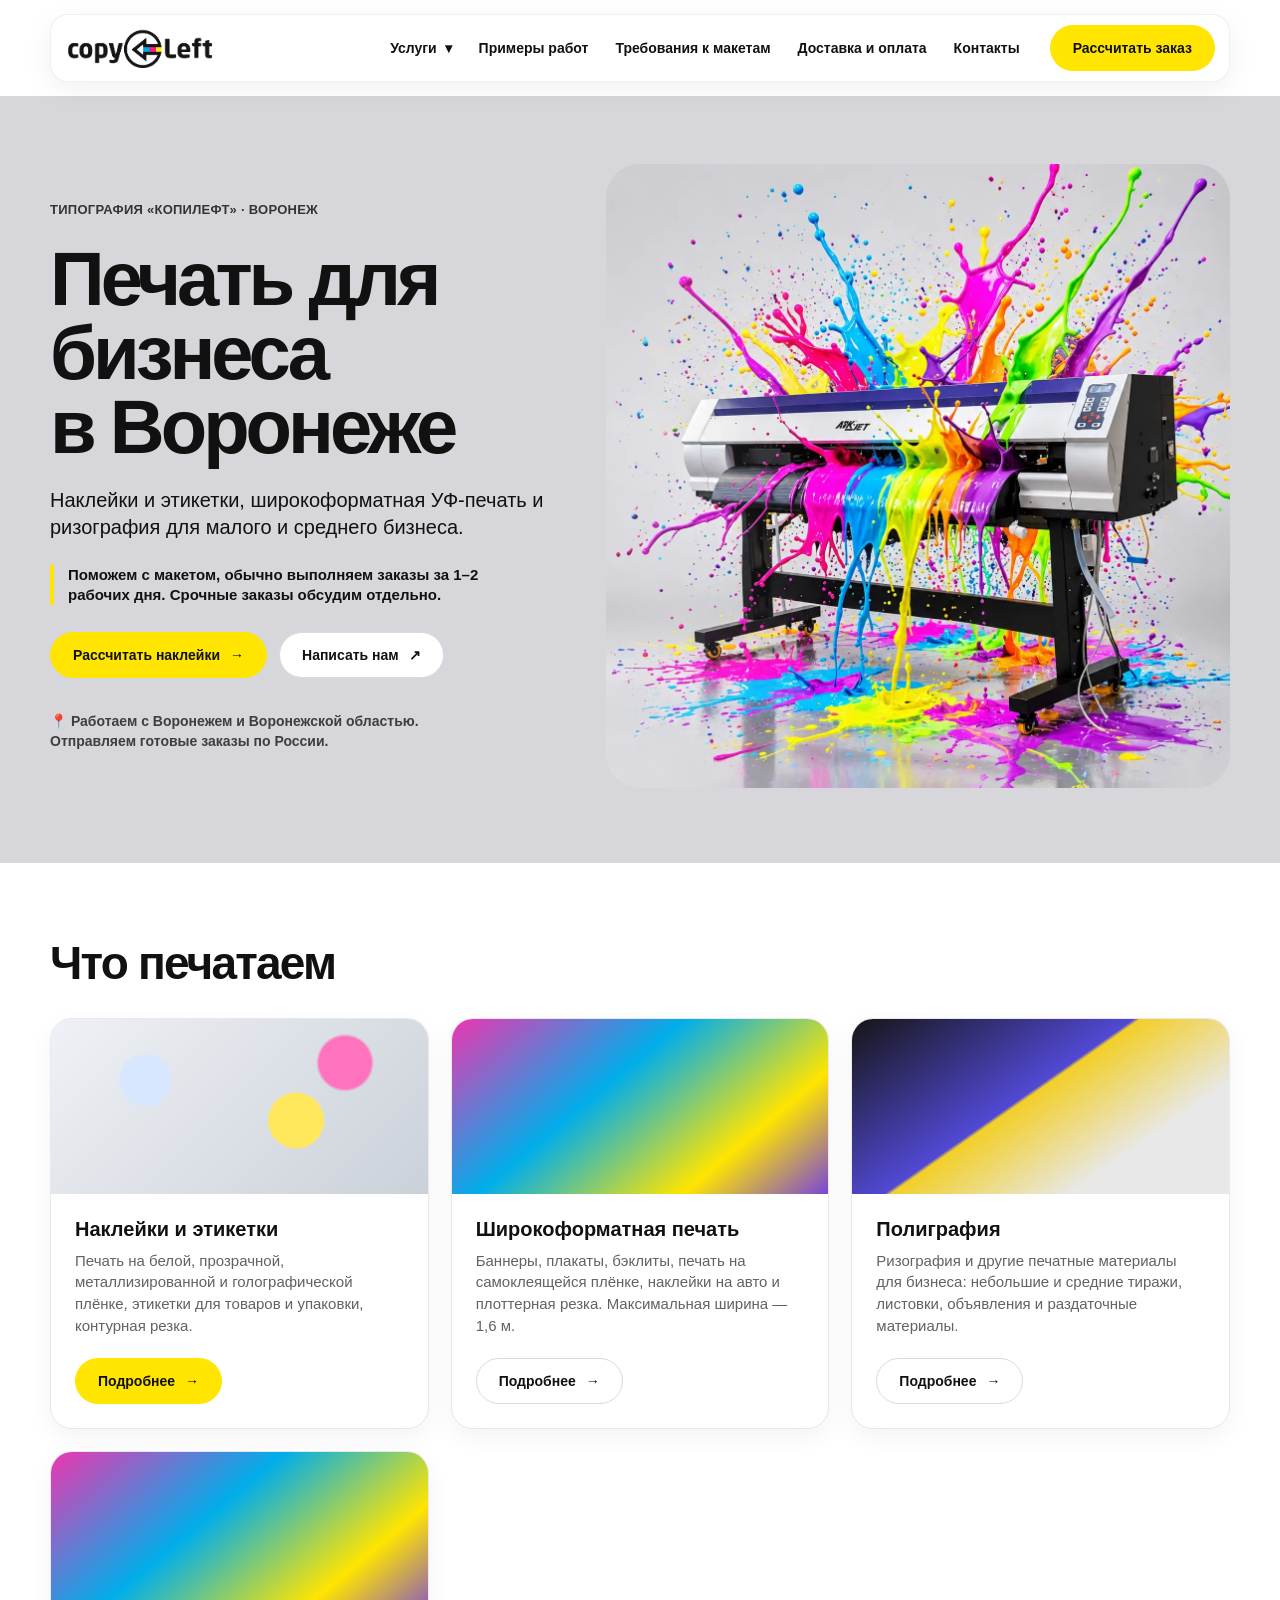
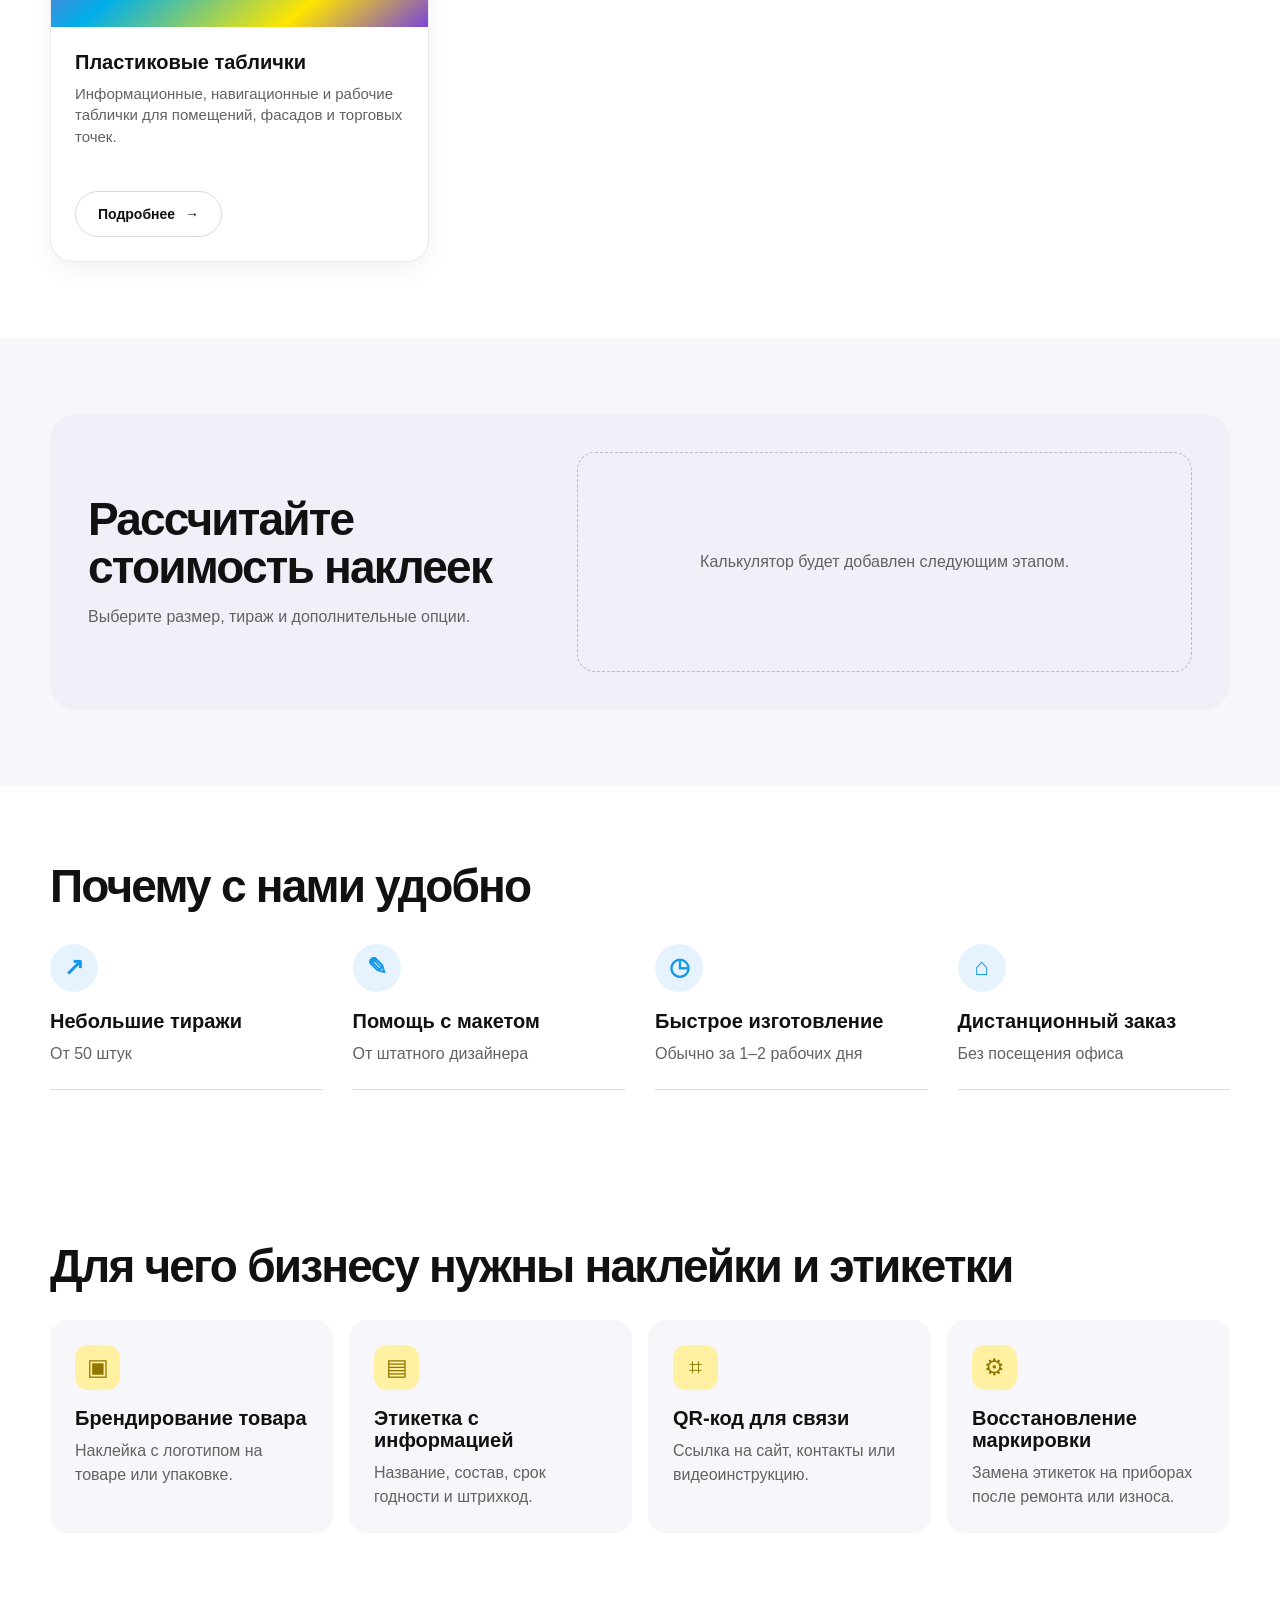
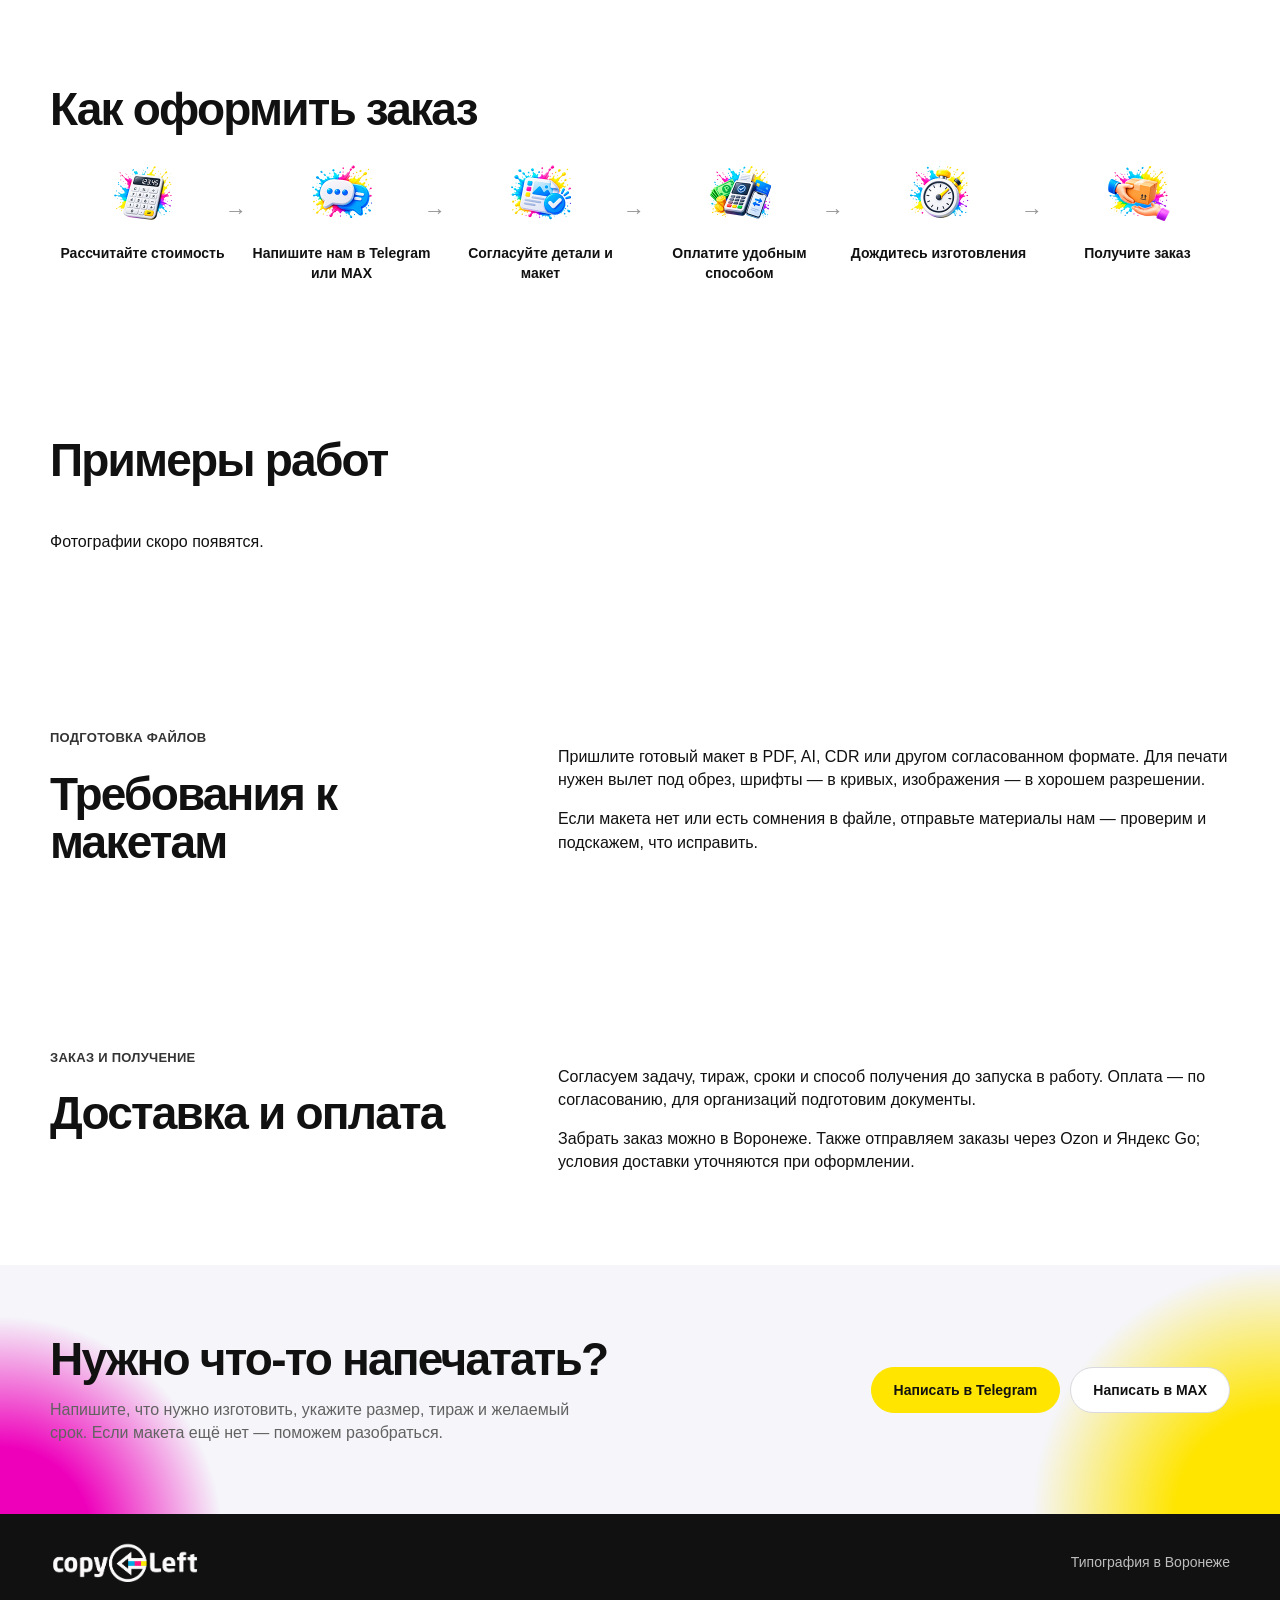
==== commit 3548aa50: "обавить галерею работ и иконки заказа" ====
--- a/index.html
+++ b/index.html
@@ -12,6 +12,7 @@
   >
 
   <link rel="stylesheet" href="styles.css">
+  <link rel="stylesheet" href="works-gallery.css">
 </head>
 
 <body>
@@ -23,9 +24,9 @@
         <img src="images/logo.png" alt="Копилефт — типография в Воронеже">
       </a>
 
-            <nav class="main-nav" aria-label="Основная навигация">
+            <nav id="main-navigation" class="main-nav" aria-label="Основная навигация">
         <div class="nav-dropdown">
-          <button class="nav-dropdown-toggle" type="button" aria-expanded="false">Услуги <span>⌄</span></button>
+          <button class="nav-dropdown-toggle" type="button" aria-expanded="false">Услуги <span aria-hidden="true">▾</span></button>
           <div class="nav-dropdown-menu">
             <a href="nakleiki-iz-vinilovoi-plenki/">Наклейки и этикетки</a>
             <a href="shirokoformatnaya-pechat/">Широкоформатная печать</a>
@@ -34,7 +35,7 @@
             <a href="tablichki-plastikovye/">Пластиковые таблички</a>
           </div>
         </div>
-        <a href="#business">Для бизнеса</a>
+
         <a href="#works">Примеры работ</a>
         <a href="#prepress">Требования к макетам</a>
         <a href="#delivery">Доставка и оплата</a>
@@ -42,11 +43,11 @@
       </nav>
 
       <div class="header-actions">
-        <span class="location">📍 Воронеж</span>
+
         <a class="button button-yellow" href="#calculator">
           Рассчитать заказ
         </a>
-        <button class="menu-button" type="button" aria-label="Открыть меню">
+        <button class="menu-button" type="button" aria-label="Открыть меню" aria-expanded="false" aria-controls="main-navigation">
           ☰
         </button>
       </div>
@@ -236,32 +237,32 @@
 
         <div class="steps-grid">
           <div class="step">
-            <span>1</span>
+            <img class="step-image" src="images/order/calculate.png" alt="" width="64" height="64">
             <p>Рассчитайте стоимость</p>
           </div>
 
           <div class="step">
-            <span>2</span>
+            <img class="step-image" src="images/order/message.png" alt="" width="64" height="64">
             <p>Напишите нам в Telegram или MAX</p>
           </div>
 
           <div class="step">
-            <span>3</span>
+            <img class="step-image" src="images/order/layout.png" alt="" width="64" height="64">
             <p>Согласуйте детали и макет</p>
           </div>
 
           <div class="step">
-            <span>4</span>
+            <img class="step-image" src="images/order/payment.png" alt="" width="64" height="64">
             <p>Оплатите удобным способом</p>
           </div>
 
           <div class="step">
-            <span>5</span>
+            <img class="step-image" src="images/order/production.png" alt="" width="64" height="64">
             <p>Дождитесь изготовления</p>
           </div>
 
           <div class="step">
-            <span>6</span>
+            <img class="step-image" src="images/order/delivery.png" alt="" width="64" height="64">
             <p>Получите заказ</p>
           </div>
         </div>
@@ -269,7 +270,18 @@
       </div>
     </section>
 
-    <section class="section" id="works"><div class="container"><h2>Примеры работ</h2><div class="info-grid"><article class="info-card"><h3>Наклейки и этикетки</h3><p>Брендирование упаковки, товарные этикетки, QR-коды и маркировка продукции.</p></article><article class="info-card"><h3>Рекламная печать</h3><p>Плакаты, баннеры, материалы для оформления торговых точек и мероприятий.</p></article><article class="info-card"><h3>Материалы для бизнеса</h3><p>Листовки, объявления, таблички и другие печатные материалы под задачу компании.</p></article></div></div></section>
+    <section class="section" id="works">
+  <div class="container">
+    <h2>Примеры работ</h2>
+    <div class="works-grid" id="works-grid"></div>
+    <p id="works-empty" hidden>Фотографии скоро появятся.</p>
+    <div class="works-actions">
+      <button class="button button-white" id="works-more" type="button" hidden>Показать ещё</button>
+      <p id="works-end" role="status" hidden>К сожалению, фотографий больше нет. В конце концов мы типография, а не фотографы.</p>
+    </div>
+    <noscript>Для просмотра галереи включите JavaScript.</noscript>
+  </div>
+</section>
     <section class="section section-muted" id="prepress"><div class="container info-columns"><div><p class="eyebrow">ПОДГОТОВКА ФАЙЛОВ</p><h2>Требования к макетам</h2></div><div><p>Пришлите готовый макет в PDF, AI, CDR или другом согласованном формате. Для печати нужен вылет под обрез, шрифты — в кривых, изображения — в хорошем разрешении.</p><p>Если макета нет или есть сомнения в файле, отправьте материалы нам — проверим и подскажем, что исправить.</p></div></div></section>
     <section class="section" id="delivery"><div class="container info-columns"><div><p class="eyebrow">ЗАКАЗ И ПОЛУЧЕНИЕ</p><h2>Доставка и оплата</h2></div><div><p>Согласуем задачу, тираж, сроки и способ получения до запуска в работу. Оплата — по согласованию, для организаций подготовим документы.</p><p>Забрать заказ можно в Воронеже. Также отправляем заказы через Ozon и Яндекс Go; условия доставки уточняются при оформлении.</p></div></div></section>
     <!-- Финальный призыв -->
@@ -313,12 +325,13 @@
   <footer class="site-footer">
     <div class="container footer-inner">
       <a class="footer-logo" href="/">
-        <img src="images/logo.png" alt="Копилефт">
+        <img src="images/logo-wh.png" alt="Копилефт">
       </a>
       <span>Типография в Воронеже</span>
     </div>
   </footer>
 
   <script src="script.js"></script>
+  <script src="works-gallery.js" defer></script>
 </body>
 </html>
--- a/styles.css
+++ b/styles.css
@@ -206,9 +206,7 @@
 .hero {
   overflow: hidden;
   padding: 68px 0 75px;
-  background:
-    radial-gradient(circle at 92% 20%, rgba(255, 229, 0, 0.16), transparent 22%),
-    linear-gradient(135deg, #fff 0%, #f7f7fb 100%);
+  background: #d6d6db;
 }
 
 .hero-grid {
@@ -268,6 +266,7 @@
   min-height: 500px;
   overflow: hidden;
   border-radius: 34px;
+  background: #d6d6db;
 }
 
 .hero-image::after {
@@ -800,8 +799,9 @@
 .nav-dropdown { position: relative; }
 .nav-dropdown-toggle { border: 0; padding: 0; background: transparent; color: inherit; font: inherit; cursor: pointer; white-space: nowrap; }
 .nav-dropdown-toggle span { margin-left: 4px; }
-.nav-dropdown-menu { position: absolute; top: calc(100% + 14px); left: -14px; display: none; min-width: 235px; padding: 8px; border: 1px solid var(--line); border-radius: 14px; background: var(--white); box-shadow: 0 12px 30px rgba(0,0,0,.12); }
-.nav-dropdown:hover .nav-dropdown-menu, .nav-dropdown:focus-within .nav-dropdown-menu, .nav-dropdown.is-open .nav-dropdown-menu { display: grid; }
+.nav-dropdown-menu { position: absolute; top: 100%; left: -14px; display: none; min-width: 235px; padding: 8px; border: 1px solid var(--line); border-radius: 14px; background: var(--white); box-shadow: 0 12px 30px rgba(0,0,0,.12); }
+.nav-dropdown.is-open .nav-dropdown-menu { display: grid; }
+@media (hover: hover) and (pointer: fine) { .nav-dropdown:hover .nav-dropdown-menu { display: grid; } }
 .nav-dropdown-menu a { padding: 10px 12px; border-radius: 9px; }
 .nav-dropdown-menu a:hover { background: var(--soft); opacity: 1; }
 .info-grid { display: grid; grid-template-columns: repeat(3, 1fr); gap: 20px; }
@@ -810,3 +810,13 @@
 .info-columns { display: grid; grid-template-columns: .8fr 1.2fr; gap: 60px; align-items: start; }
 .section-muted { background: var(--soft); }
 @media (max-width: 800px) { .nav-dropdown-menu { position: static; min-width: 0; margin: 0 0 8px; box-shadow: none; } .nav-dropdown-toggle { width: 100%; padding: 13px 10px; text-align: left; } .nav-dropdown { border-bottom: 1px solid var(--line); } .info-grid, .info-columns { grid-template-columns: 1fr; gap: 18px; } }
+
+@media (max-width: 800px) { .header-inner > .menu-button { margin-left: auto; } .header-inner > .button { display: none; } }
+
+/* order-step-icons */
+.step-image { display: block; width: 64px; height: 64px; object-fit: contain; margin: 0 auto 16px; }
+.step:not(:last-child)::after { top: 32px; }
+@media (max-width: 520px) {
+  .step { grid-template-columns: 64px 1fr; }
+  .step-image { margin: 0; }
+}
--- a/works-gallery.css
+++ b/works-gallery.css
@@ -0,0 +1,7 @@
+.works-grid { display: grid; grid-template-columns: repeat(4, minmax(0, 1fr)); gap: 16px; }
+.works-grid img { display: block; width: 100%; aspect-ratio: 1 / 1; object-fit: cover; border-radius: 16px; }
+.works-grid img[hidden], .works-actions [hidden], #works-empty[hidden] { display: none; }
+.works-actions { margin-top: 24px; }
+.works-actions p { color: #626262; }
+@media (max-width: 800px) { .works-grid { grid-template-columns: repeat(2, minmax(0, 1fr)); } }
+@media (max-width: 420px) { .works-grid { gap: 10px; } }
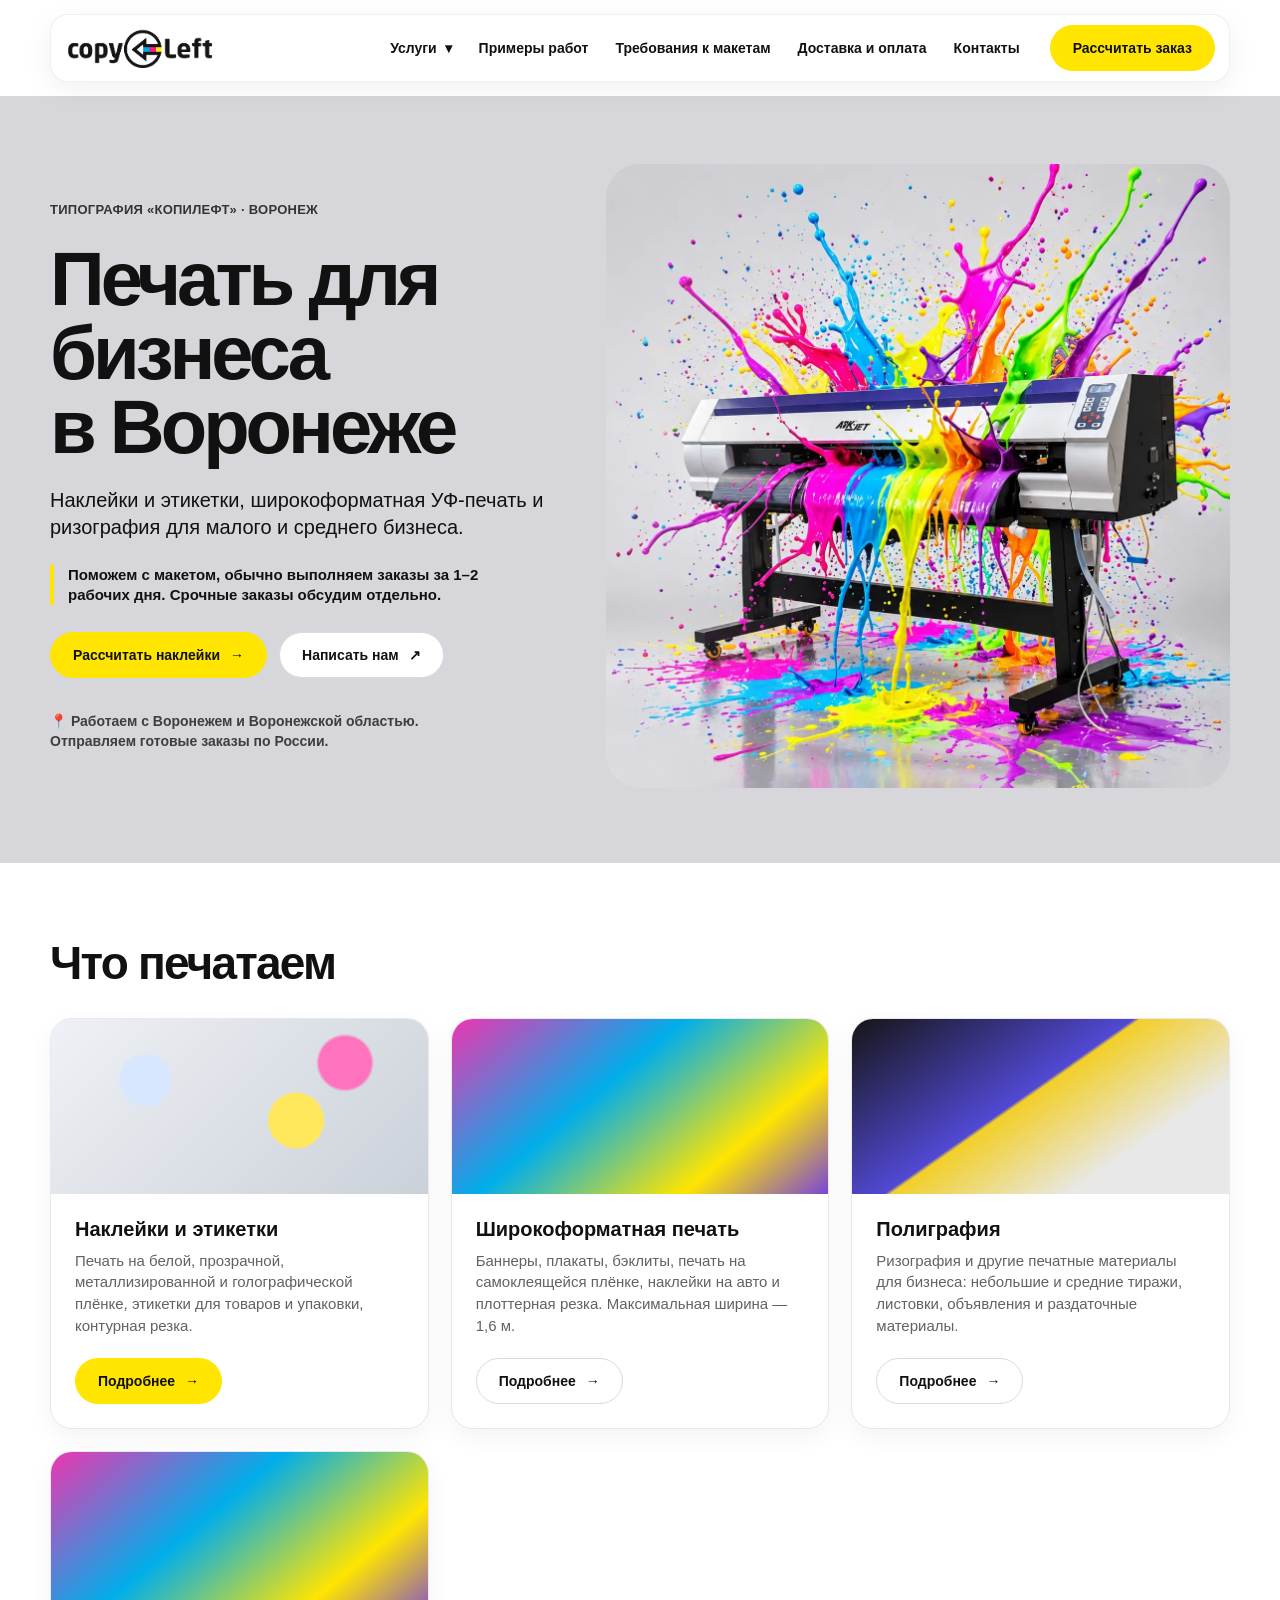
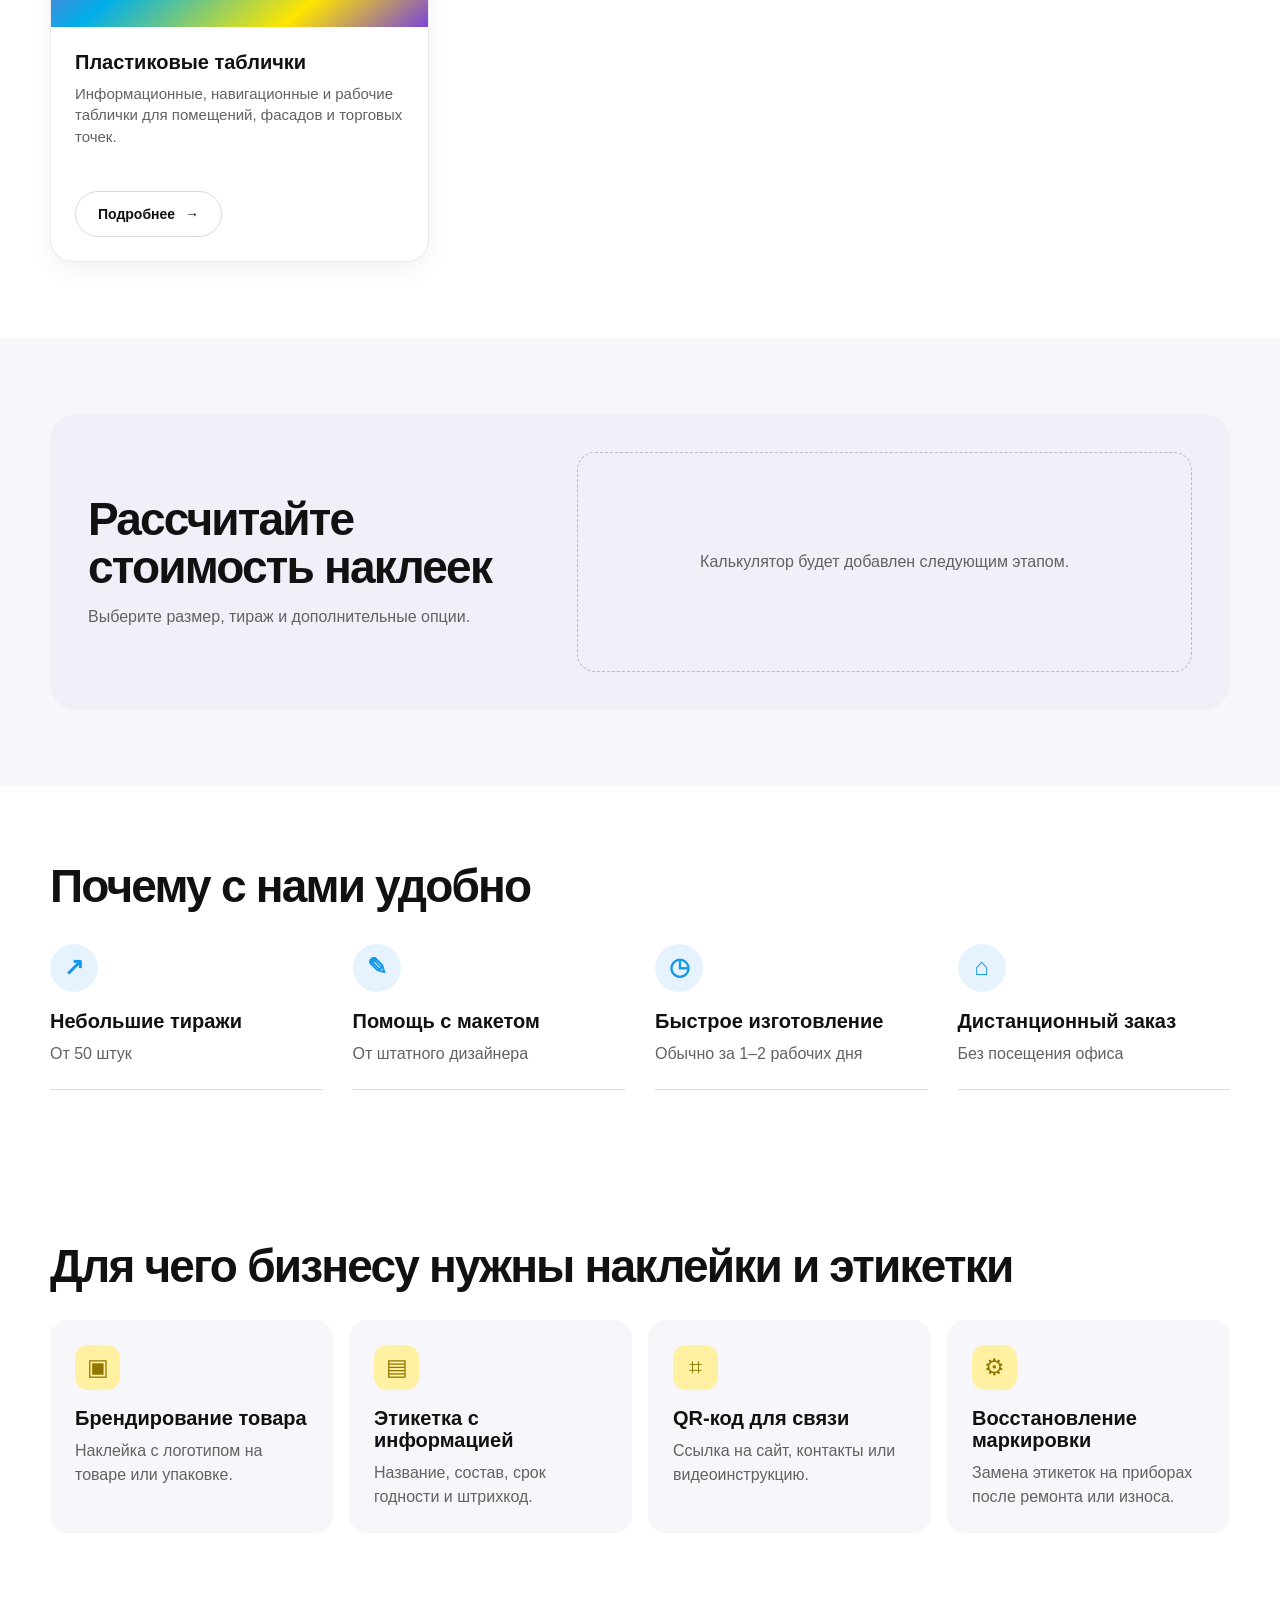
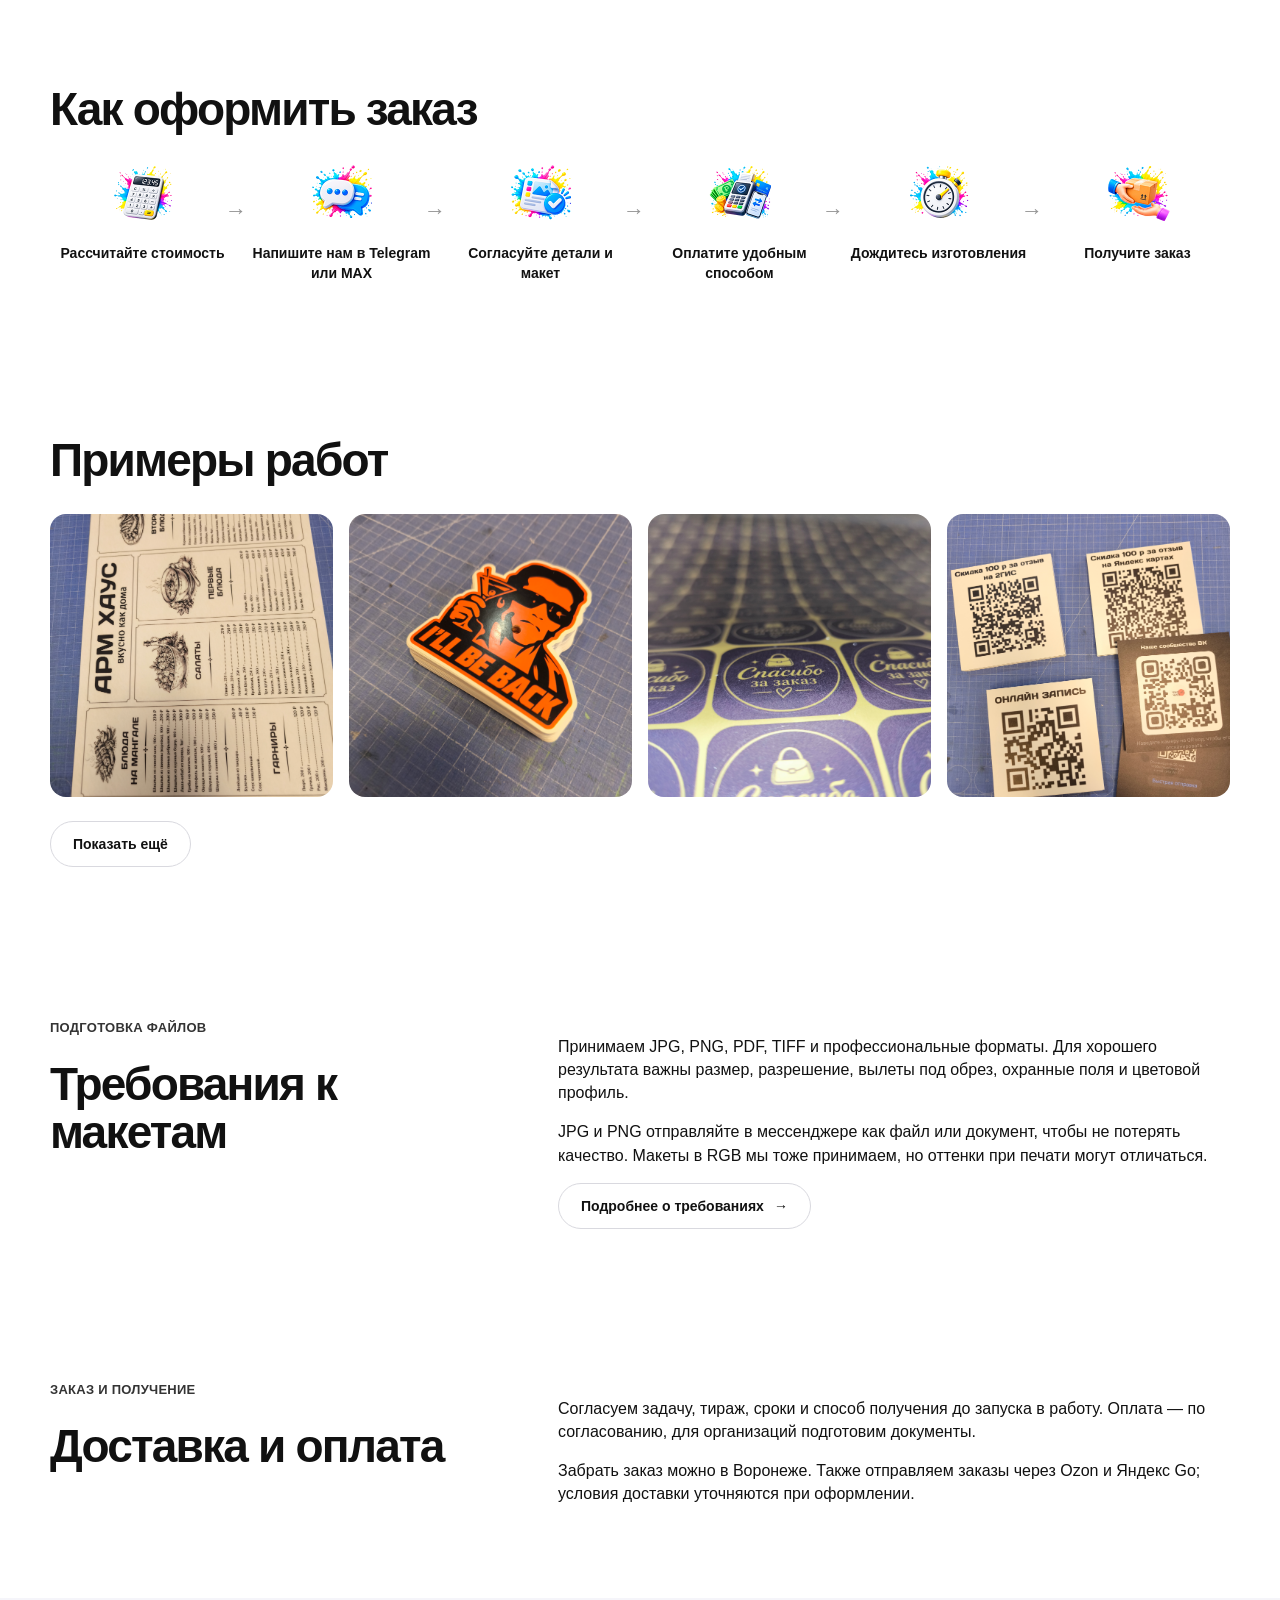
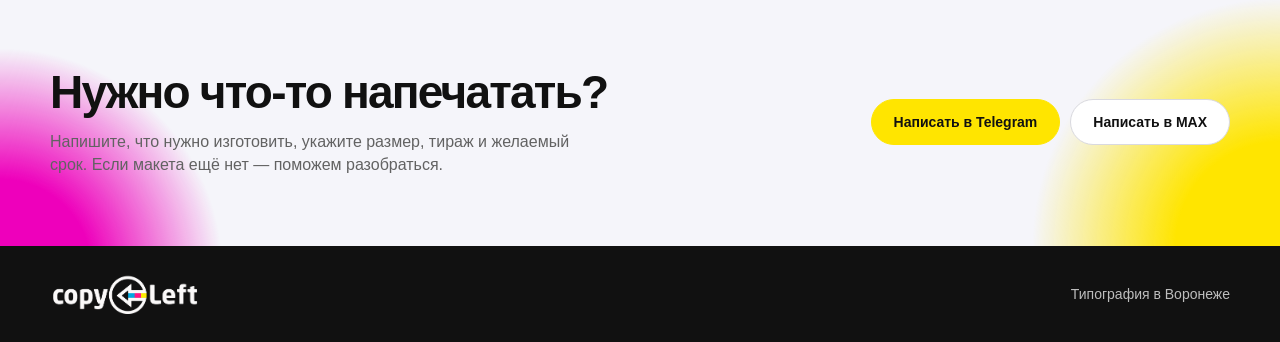
==== commit 0a166c15: "Добавить страницу требований к макетам" ====
--- a/index.html
+++ b/index.html
@@ -37,7 +37,7 @@
         </div>
 
         <a href="#works">Примеры работ</a>
-        <a href="#prepress">Требования к макетам</a>
+        <a href="trebovaniya-k-maketam/">Требования к макетам</a>
         <a href="#delivery">Доставка и оплата</a>
         <a href="#contacts">Контакты</a>
       </nav>
@@ -282,7 +282,19 @@
     <noscript>Для просмотра галереи включите JavaScript.</noscript>
   </div>
 </section>
-    <section class="section section-muted" id="prepress"><div class="container info-columns"><div><p class="eyebrow">ПОДГОТОВКА ФАЙЛОВ</p><h2>Требования к макетам</h2></div><div><p>Пришлите готовый макет в PDF, AI, CDR или другом согласованном формате. Для печати нужен вылет под обрез, шрифты — в кривых, изображения — в хорошем разрешении.</p><p>Если макета нет или есть сомнения в файле, отправьте материалы нам — проверим и подскажем, что исправить.</p></div></div></section>
+    <section class="section section-muted" id="prepress">
+      <div class="container info-columns">
+        <div>
+          <p class="eyebrow">ПОДГОТОВКА ФАЙЛОВ</p>
+          <h2>Требования к макетам</h2>
+        </div>
+        <div>
+          <p>Принимаем JPG, PNG, PDF, TIFF и профессиональные форматы. Для хорошего результата важны размер, разрешение, вылеты под обрез, охранные поля и цветовой профиль.</p>
+          <p>JPG и PNG отправляйте в мессенджере как файл или документ, чтобы не потерять качество. Макеты в RGB мы тоже принимаем, но оттенки при печати могут отличаться.</p>
+          <a class="button button-white" href="trebovaniya-k-maketam/">Подробнее о требованиях <span>→</span></a>
+        </div>
+      </div>
+    </section>
     <section class="section" id="delivery"><div class="container info-columns"><div><p class="eyebrow">ЗАКАЗ И ПОЛУЧЕНИЕ</p><h2>Доставка и оплата</h2></div><div><p>Согласуем задачу, тираж, сроки и способ получения до запуска в работу. Оплата — по согласованию, для организаций подготовим документы.</p><p>Забрать заказ можно в Воронеже. Также отправляем заказы через Ozon и Яндекс Go; условия доставки уточняются при оформлении.</p></div></div></section>
     <!-- Финальный призыв -->
     <section class="final-cta" id="contacts">
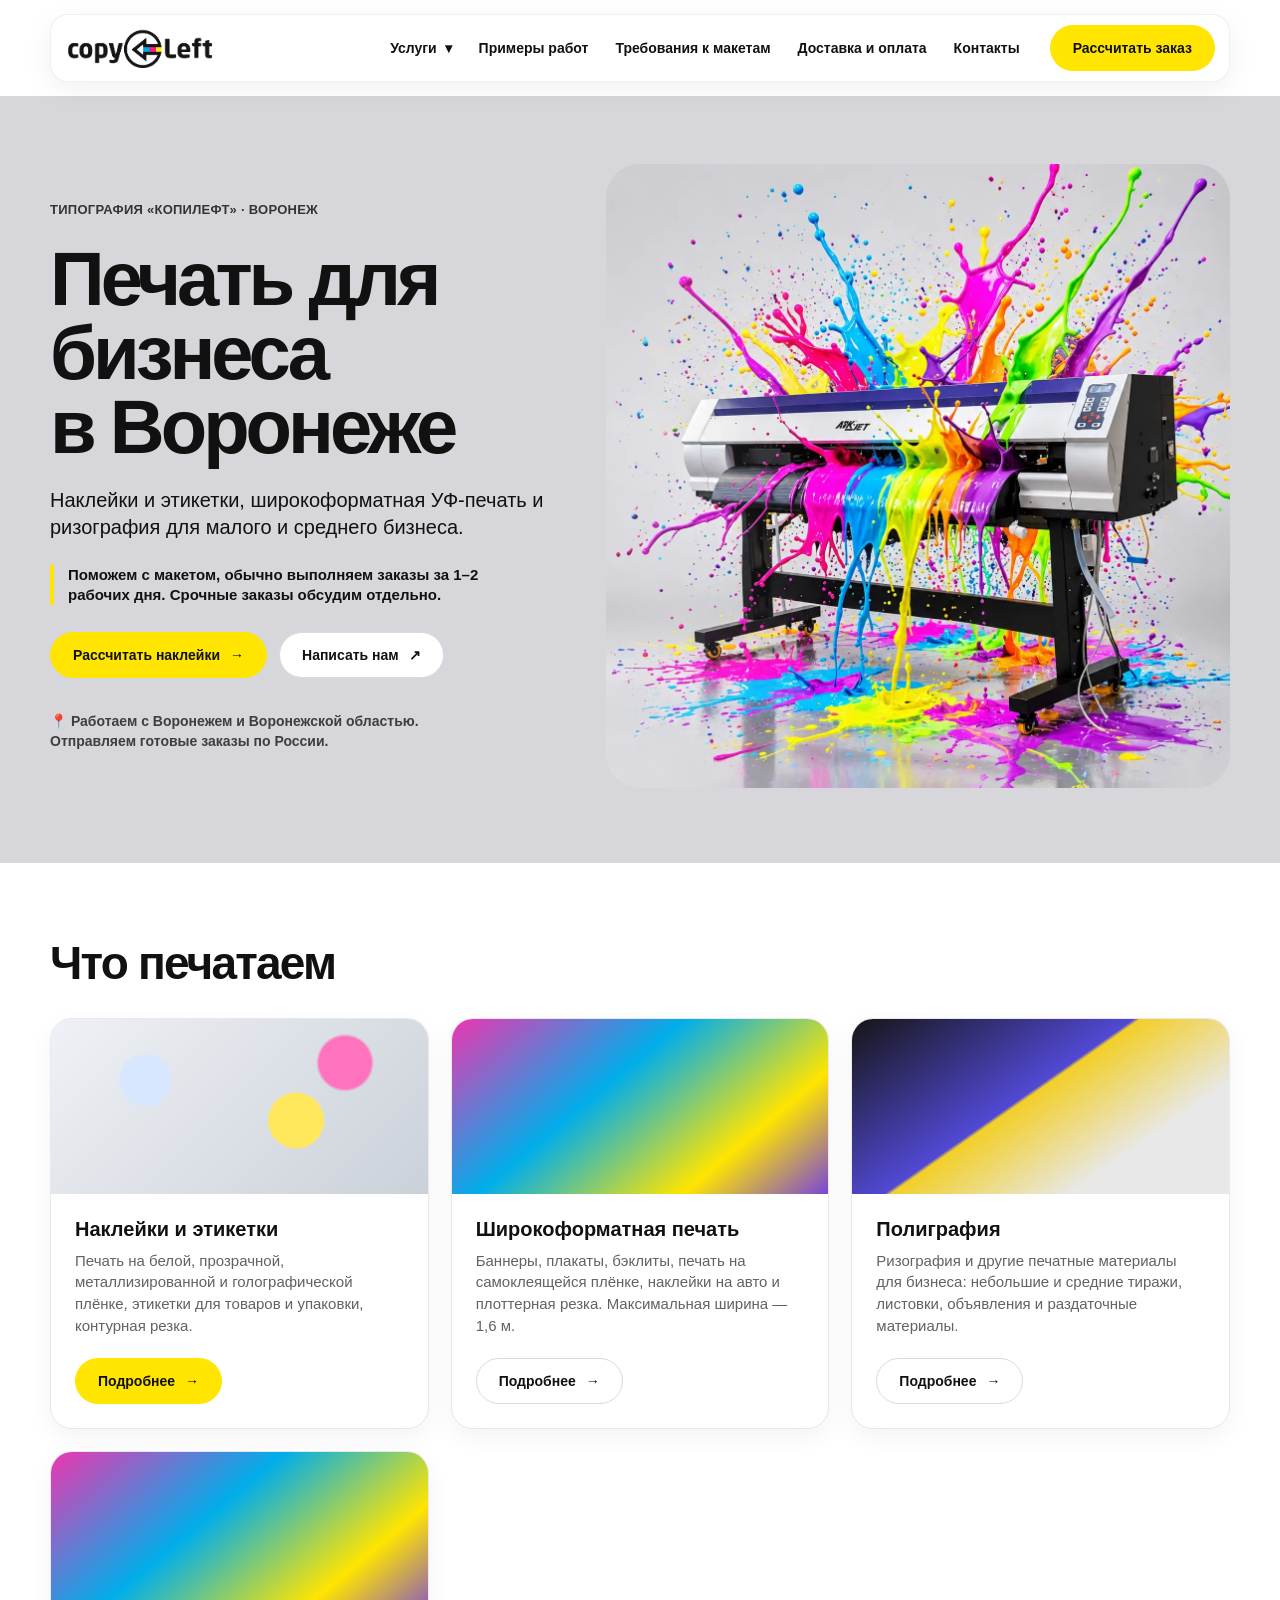
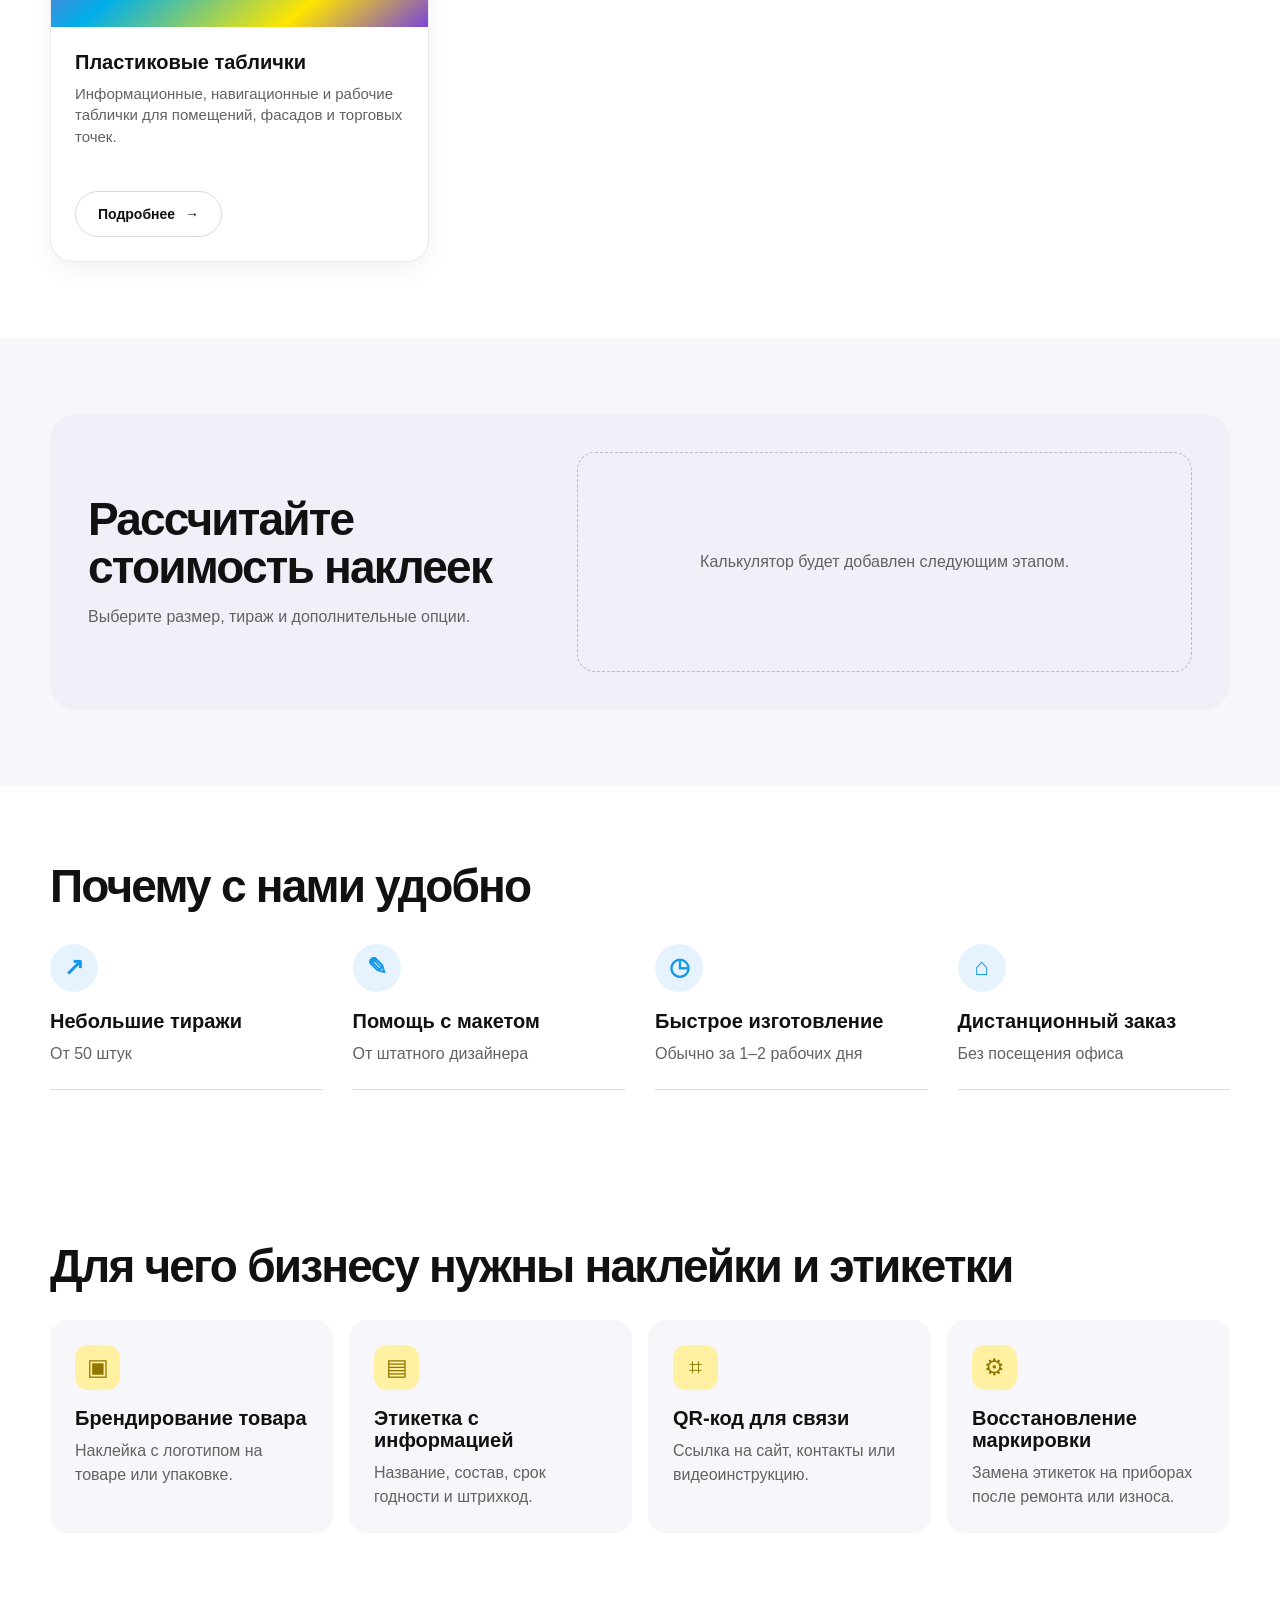
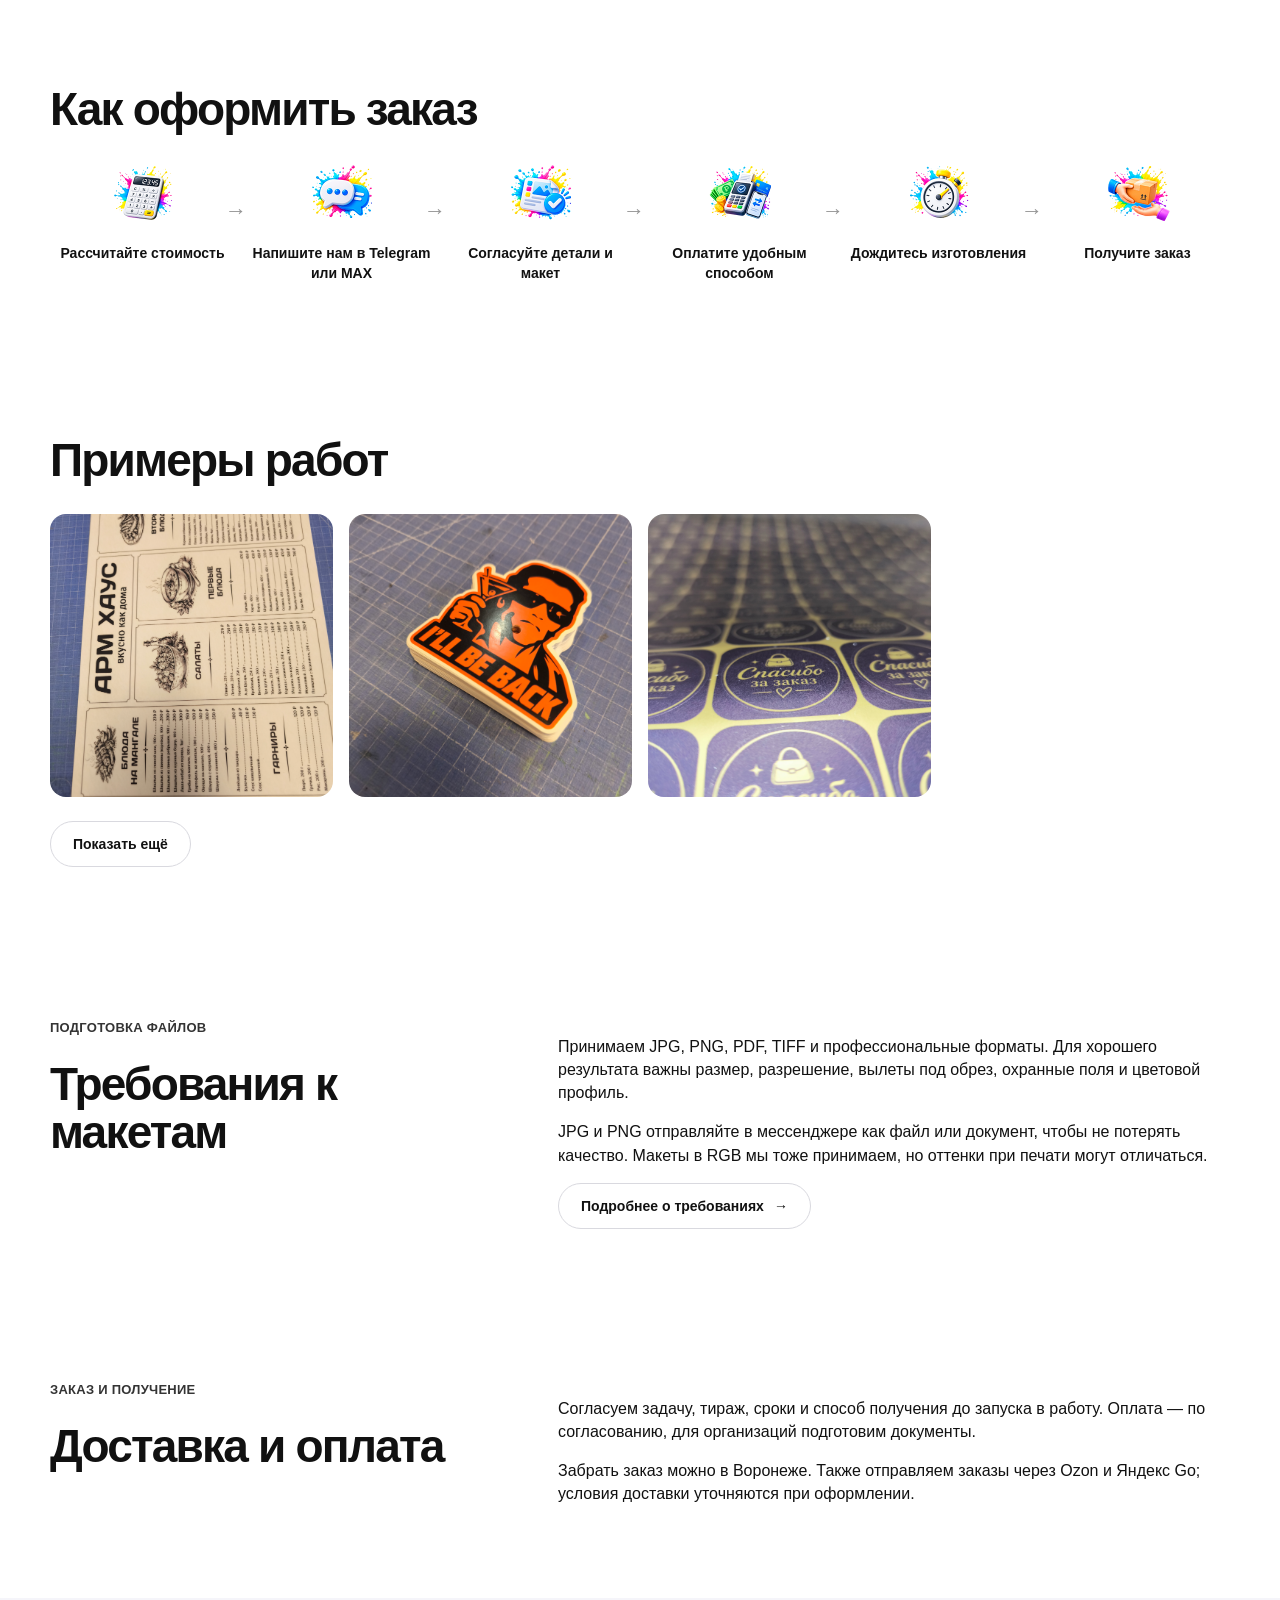
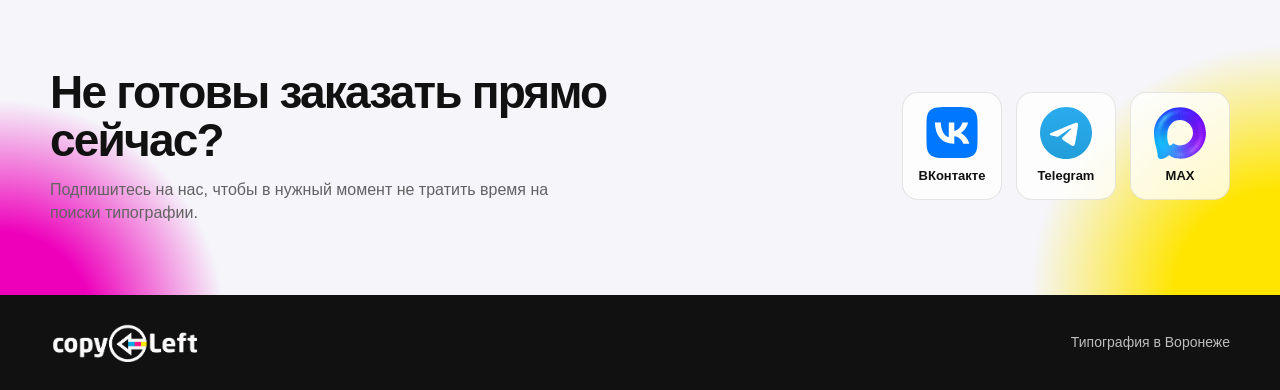
==== commit 46d94b0b: "Add social media subscription links" ====
--- a/index.html
+++ b/index.html
@@ -86,7 +86,7 @@
 
             <a
               class="button button-white"
-              href="https://t.me/belami_ru"
+              href="https://t.me/copy1eft"
               target="_blank"
               rel="noopener"
             >
@@ -300,35 +300,25 @@
     <section class="final-cta" id="contacts">
       <div class="container final-cta-inner">
 
-        <div>
-          <h2>Нужно что-то напечатать?</h2>
-          <p>
-            Напишите, что нужно изготовить, укажите размер,
-            тираж и желаемый срок. Если макета ещё нет —
-            поможем разобраться.
-          </p>
-        </div>
-
-        <div class="final-cta-buttons">
-          <a
-            class="button button-yellow"
-            href="https://t.me/belami_ru"
-            target="_blank"
-            rel="noopener"
-          >
-            Написать в Telegram
+        <div class="final-cta-copy">
+          <h2>Не готовы заказать прямо сейчас?</h2>
+          <p>Подпишитесь на нас, чтобы в нужный момент не тратить время на поиски типографии.</p>
+        </div>
+
+        <nav class="social-links" aria-label="Подписаться на соцсети Копилефт">
+          <a class="social-link" href="https://vk.ru/copyleft36" target="_blank" rel="noopener noreferrer" aria-label="Копилефт во ВКонтакте">
+            <img src="images/social/vk.svg" alt="" width="52" height="52">
+            <span>ВКонтакте</span>
           </a>
-
-          <a
-            class="button button-white"
-            href="https://max.ru/u/f9LHodD0cOJSiXthYzqOB1UCkuCYaObsZoaN6c_SgReZfE2QVGWuwChkOlE"
-            target="_blank"
-            rel="noopener"
-          >
-            Написать в MAX
+          <a class="social-link" href="https://t.me/copy1eft" target="_blank" rel="noopener noreferrer" aria-label="Копилефт в Telegram">
+            <img src="images/social/telegram.svg" alt="" width="52" height="52">
+            <span>Telegram</span>
           </a>
-        </div>
-
+          <a class="social-link" href="https://max.ru/id463229832170_biz" target="_blank" rel="noopener noreferrer" aria-label="Копилефт в MAX">
+            <img src="images/social/max.svg" alt="" width="52" height="52">
+            <span>MAX</span>
+          </a>
+        </nav>
       </div>
     </section>
 
--- a/styles.css
+++ b/styles.css
@@ -510,6 +510,10 @@
   gap: 35px;
 }
 
+.final-cta-copy {
+  max-width: 610px;
+}
+
 .final-cta h2 {
   margin-bottom: 14px;
 }
@@ -520,11 +524,37 @@
   color: var(--muted);
 }
 
-.final-cta-buttons {
+.social-links {
   display: flex;
   flex-shrink: 0;
   flex-wrap: wrap;
-  gap: 10px;
+  gap: 14px;
+}
+
+.social-link {
+  display: flex;
+  min-width: 100px;
+  flex-direction: column;
+  align-items: center;
+  gap: 8px;
+  padding: 14px 12px;
+  border: 1px solid rgba(17, 17, 17, 0.1);
+  border-radius: 16px;
+  background: rgba(255, 255, 255, 0.78);
+  font-size: 13px;
+  font-weight: 700;
+  transition: transform 0.2s ease, box-shadow 0.2s ease;
+}
+
+.social-link:hover {
+  transform: translateY(-3px);
+  box-shadow: 0 8px 20px rgba(0, 0, 0, 0.1);
+}
+
+.social-link img {
+  width: 52px;
+  height: 52px;
+  object-fit: contain;
 }
 
 /* Подвал */
@@ -677,6 +707,15 @@
   .final-cta-inner {
     align-items: flex-start;
     flex-direction: column;
+  }
+
+  .social-links {
+    width: 100%;
+  }
+
+  .social-link {
+    flex: 1 1 0;
+    min-width: 0;
   }
 }
 
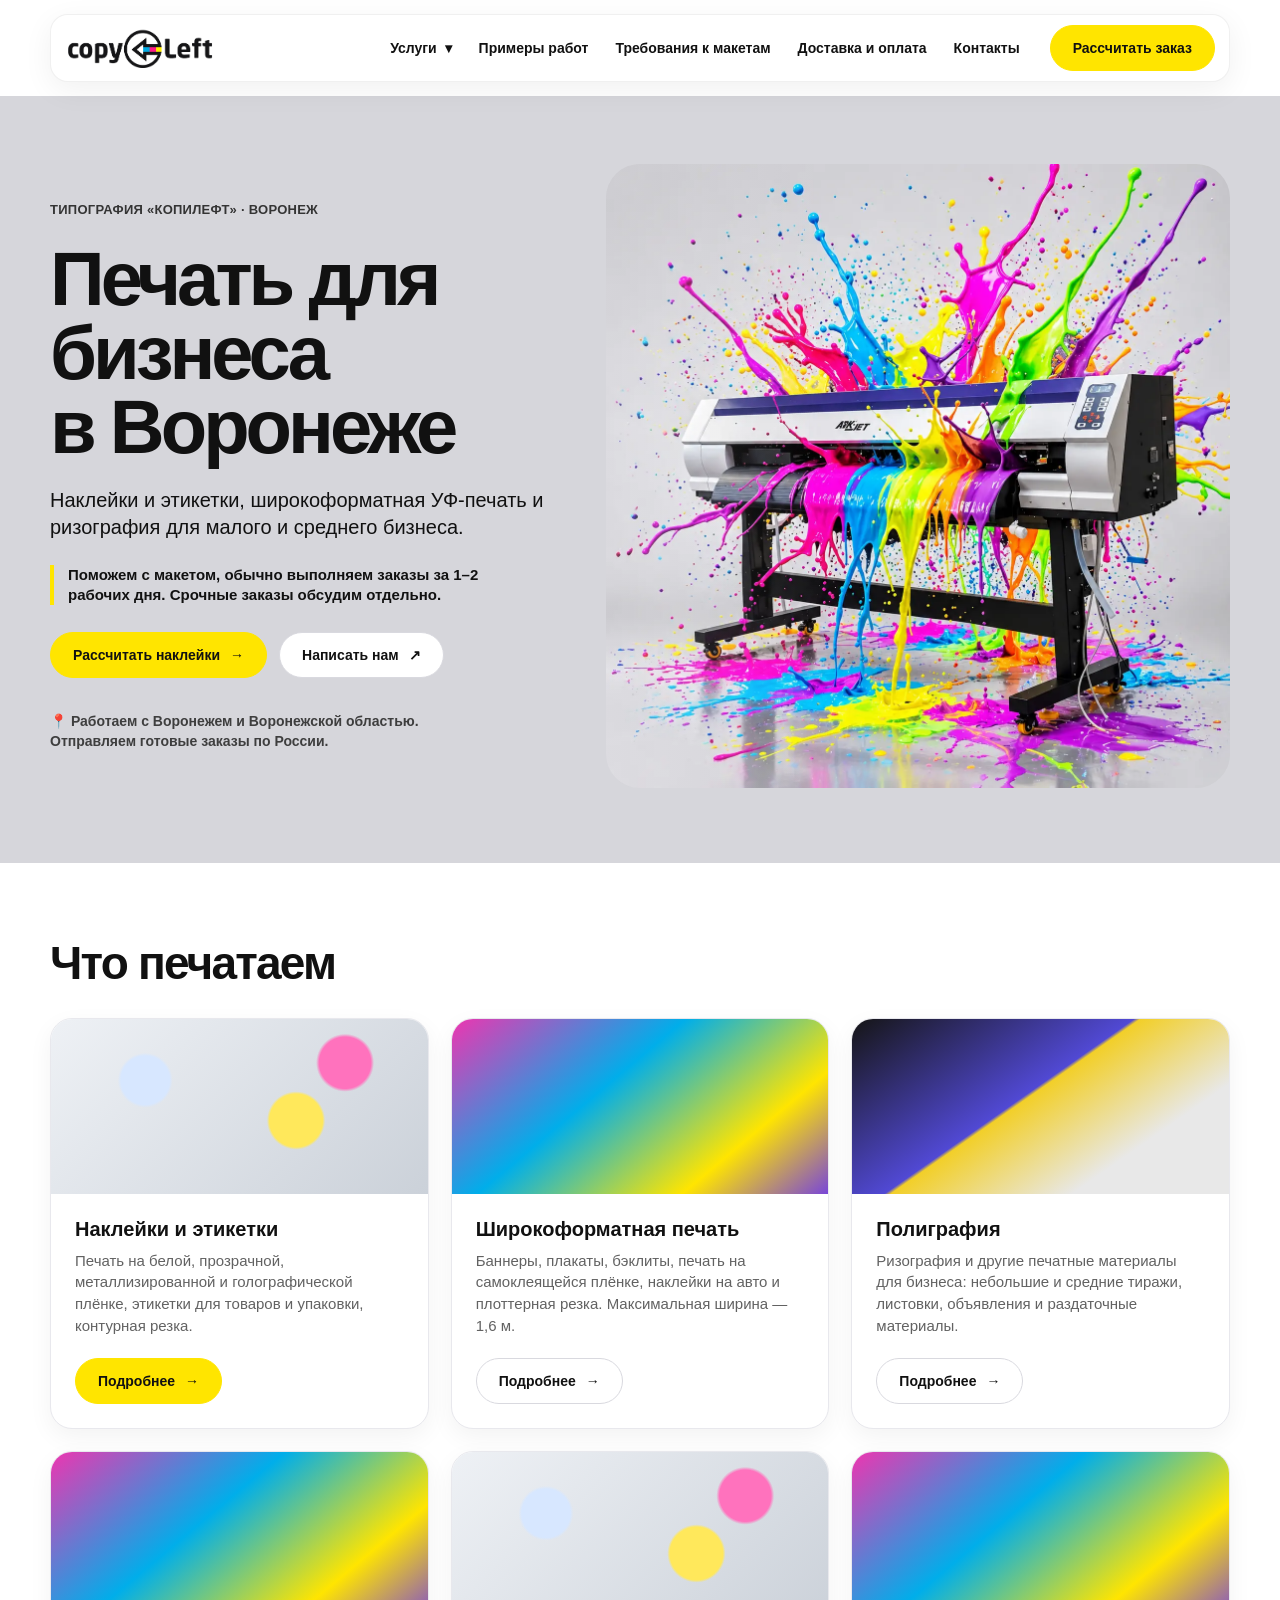
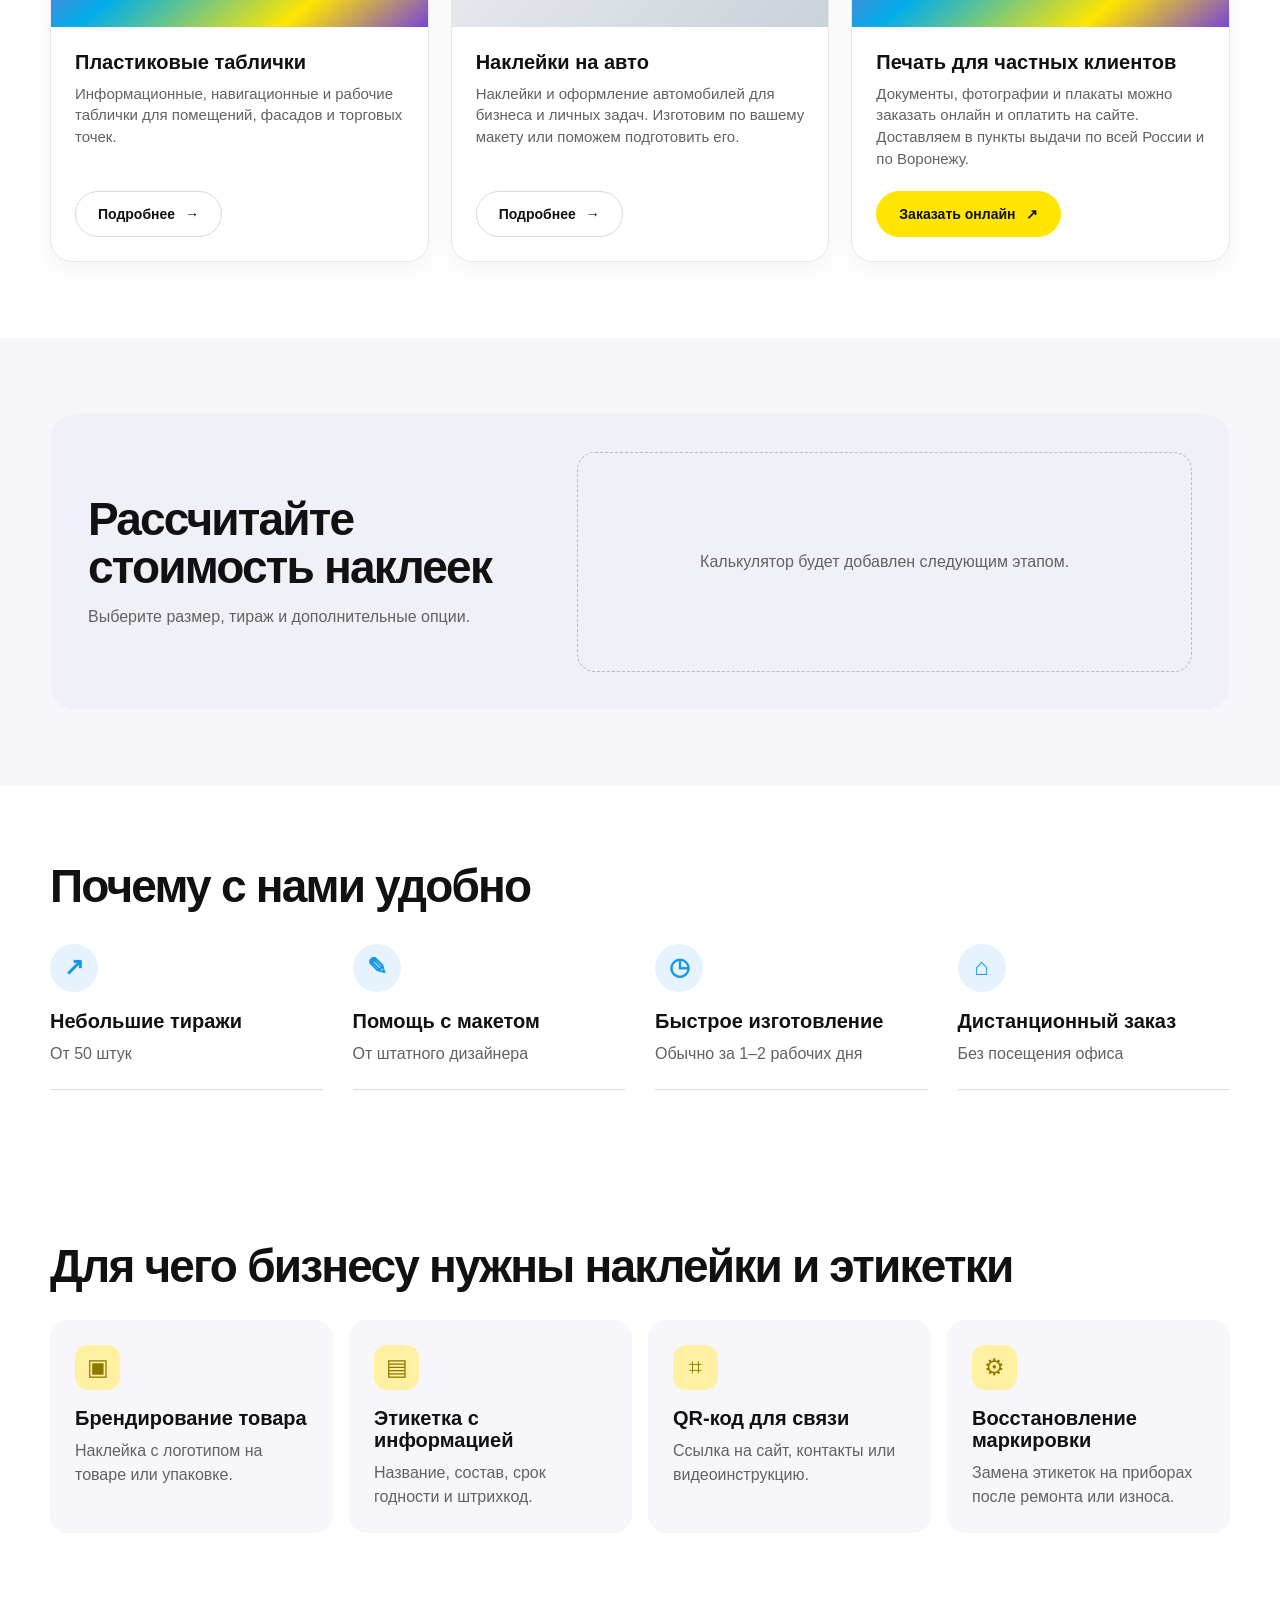
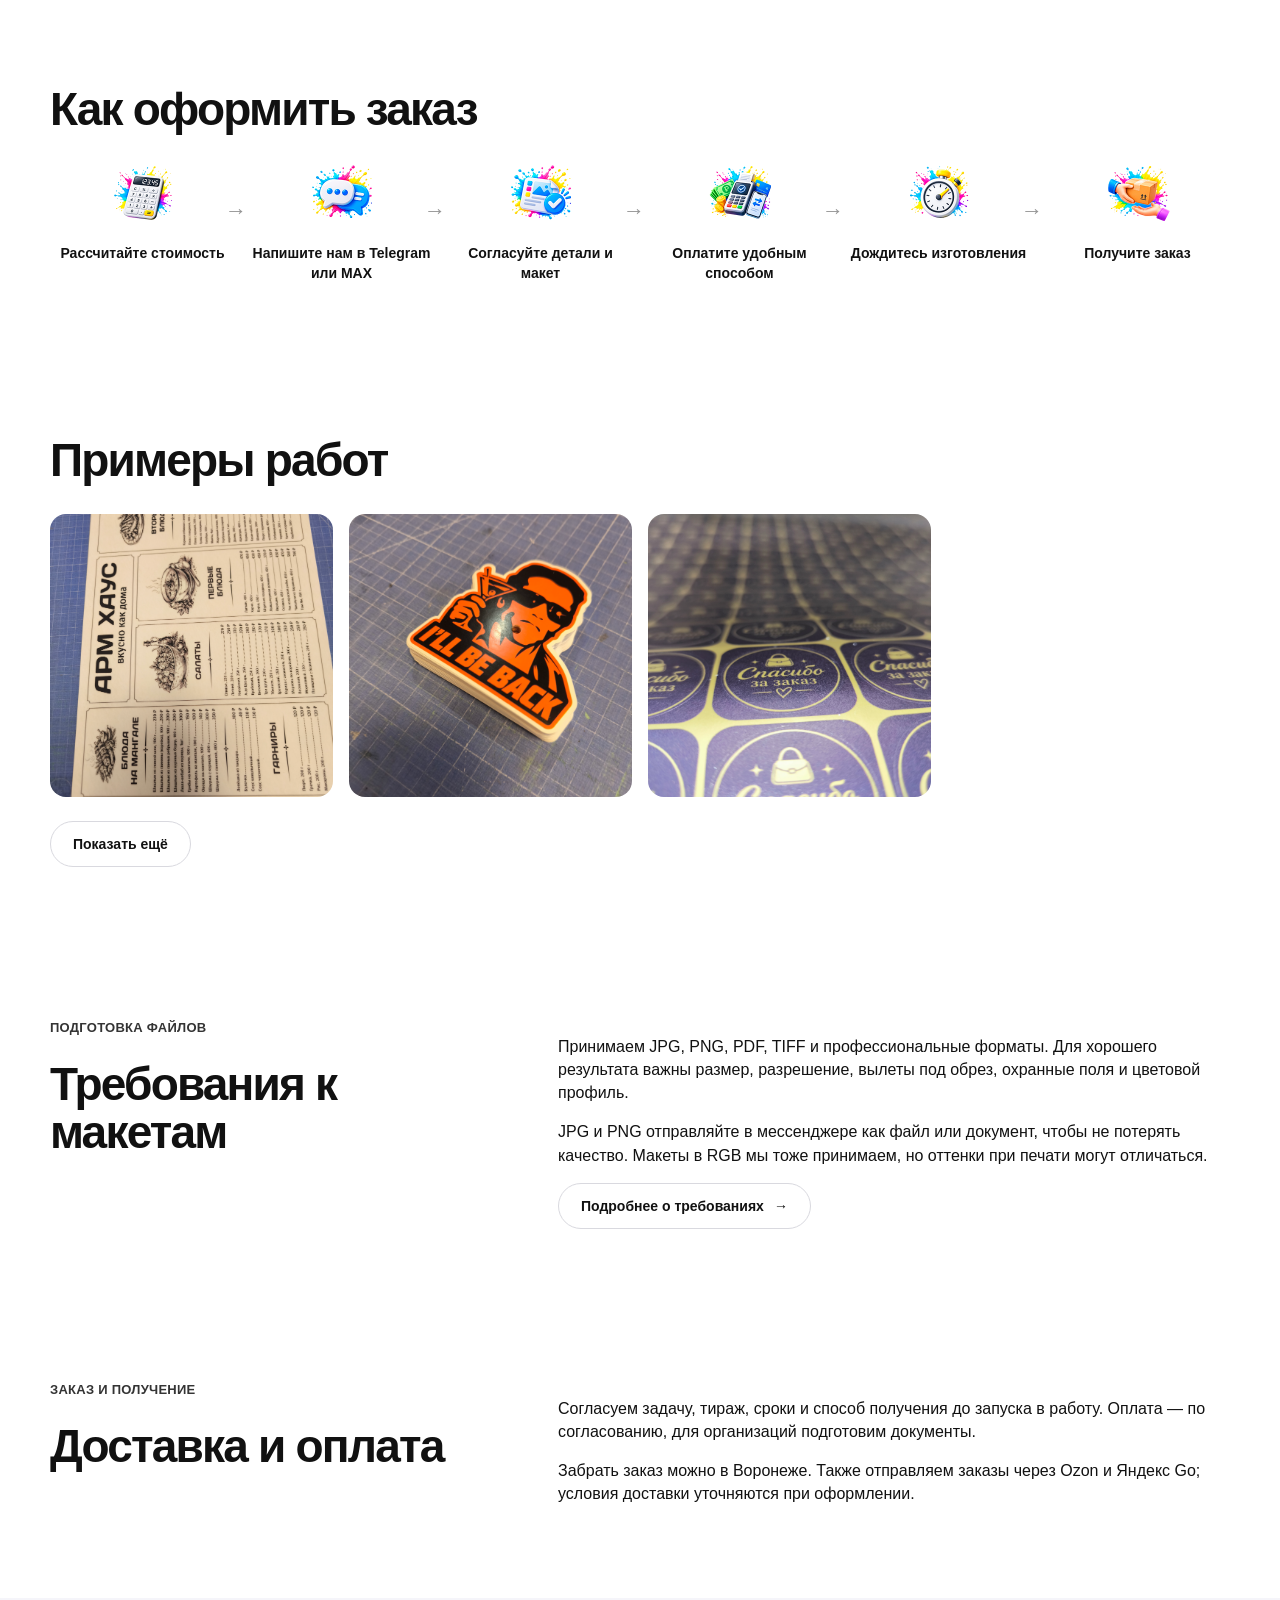
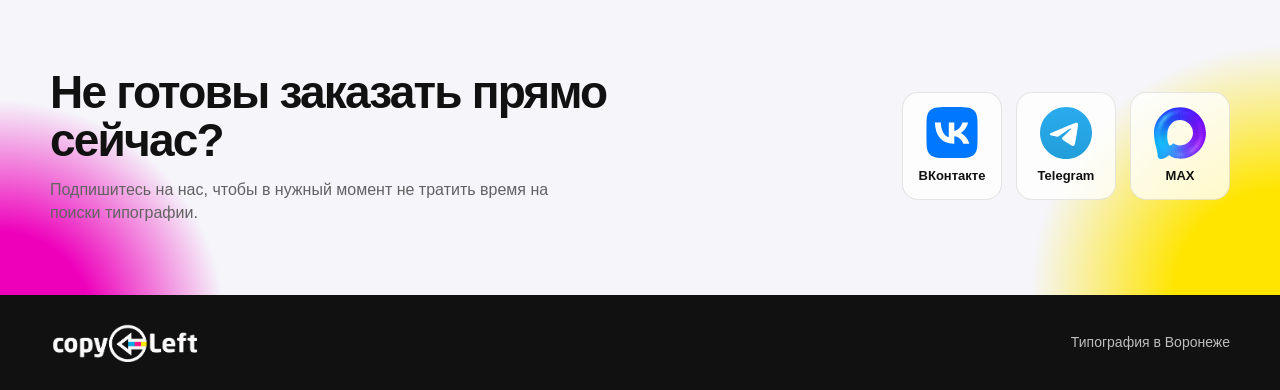
==== commit 66f20f6e: "Add car stickers and online print service cards" ====
--- a/index.html
+++ b/index.html
@@ -126,6 +126,8 @@
           <article class="service-card"><div class="service-image service-image-wide"></div><div class="service-card-content"><h3>Широкоформатная печать</h3><p>Баннеры, плакаты, бэклиты, печать на самоклеящейся плёнке, наклейки на авто и плоттерная резка. Максимальная ширина — 1,6 м.</p><a class="button button-white" href="shirokoformatnaya-pechat/">Подробнее <span>→</span></a></div></article>
           <article class="service-card"><div class="service-image service-image-riso"></div><div class="service-card-content"><h3>Полиграфия</h3><p>Ризография и другие печатные материалы для бизнеса: небольшие и средние тиражи, листовки, объявления и раздаточные материалы.</p><a class="button button-white" href="tipographiya/">Подробнее <span>→</span></a></div></article>
           <article class="service-card"><div class="service-image service-image-wide"></div><div class="service-card-content"><h3>Пластиковые таблички</h3><p>Информационные, навигационные и рабочие таблички для помещений, фасадов и торговых точек.</p><a class="button button-white" href="tablichki-plastikovye/">Подробнее <span>→</span></a></div></article>
+          <article class="service-card"><div class="service-image service-image-stickers"></div><div class="service-card-content"><h3>Наклейки на авто</h3><p>Наклейки и оформление автомобилей для бизнеса и личных задач. Изготовим по вашему макету или поможем подготовить его.</p><a class="button button-white" href="nakleiki-na-avto/">Подробнее <span>→</span></a></div></article>
+          <article class="service-card"><div class="service-image service-image-wide"></div><div class="service-card-content"><h3>Печать для частных клиентов</h3><p>Документы, фотографии и плакаты можно заказать онлайн и оплатить на сайте. Доставляем в пункты выдачи по всей России и по Воронежу.</p><a class="button button-yellow" href="https://xn----7sbaby8brwe7bf0dg.xn--p1ai/" target="_blank" rel="noopener noreferrer">Заказать онлайн <span>↗</span></a></div></article>
         </div>
       </div>
     </section>
